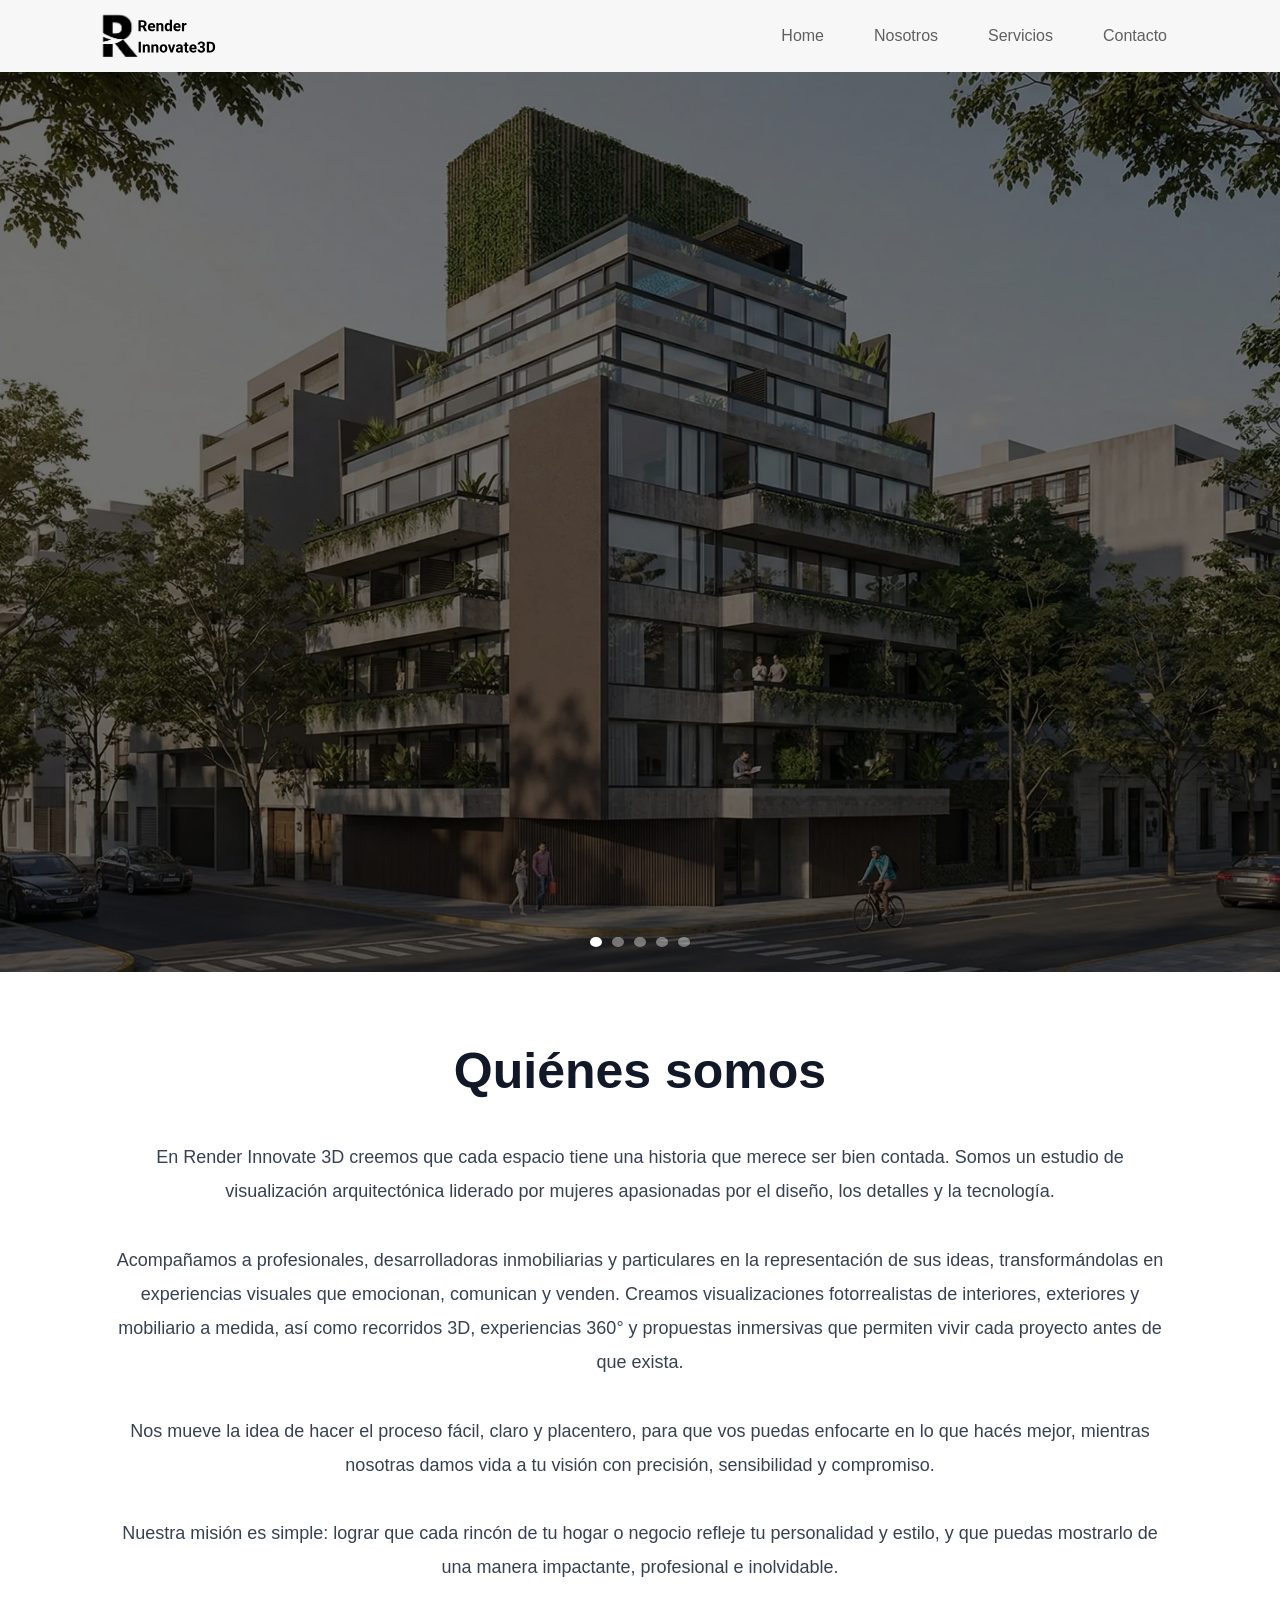
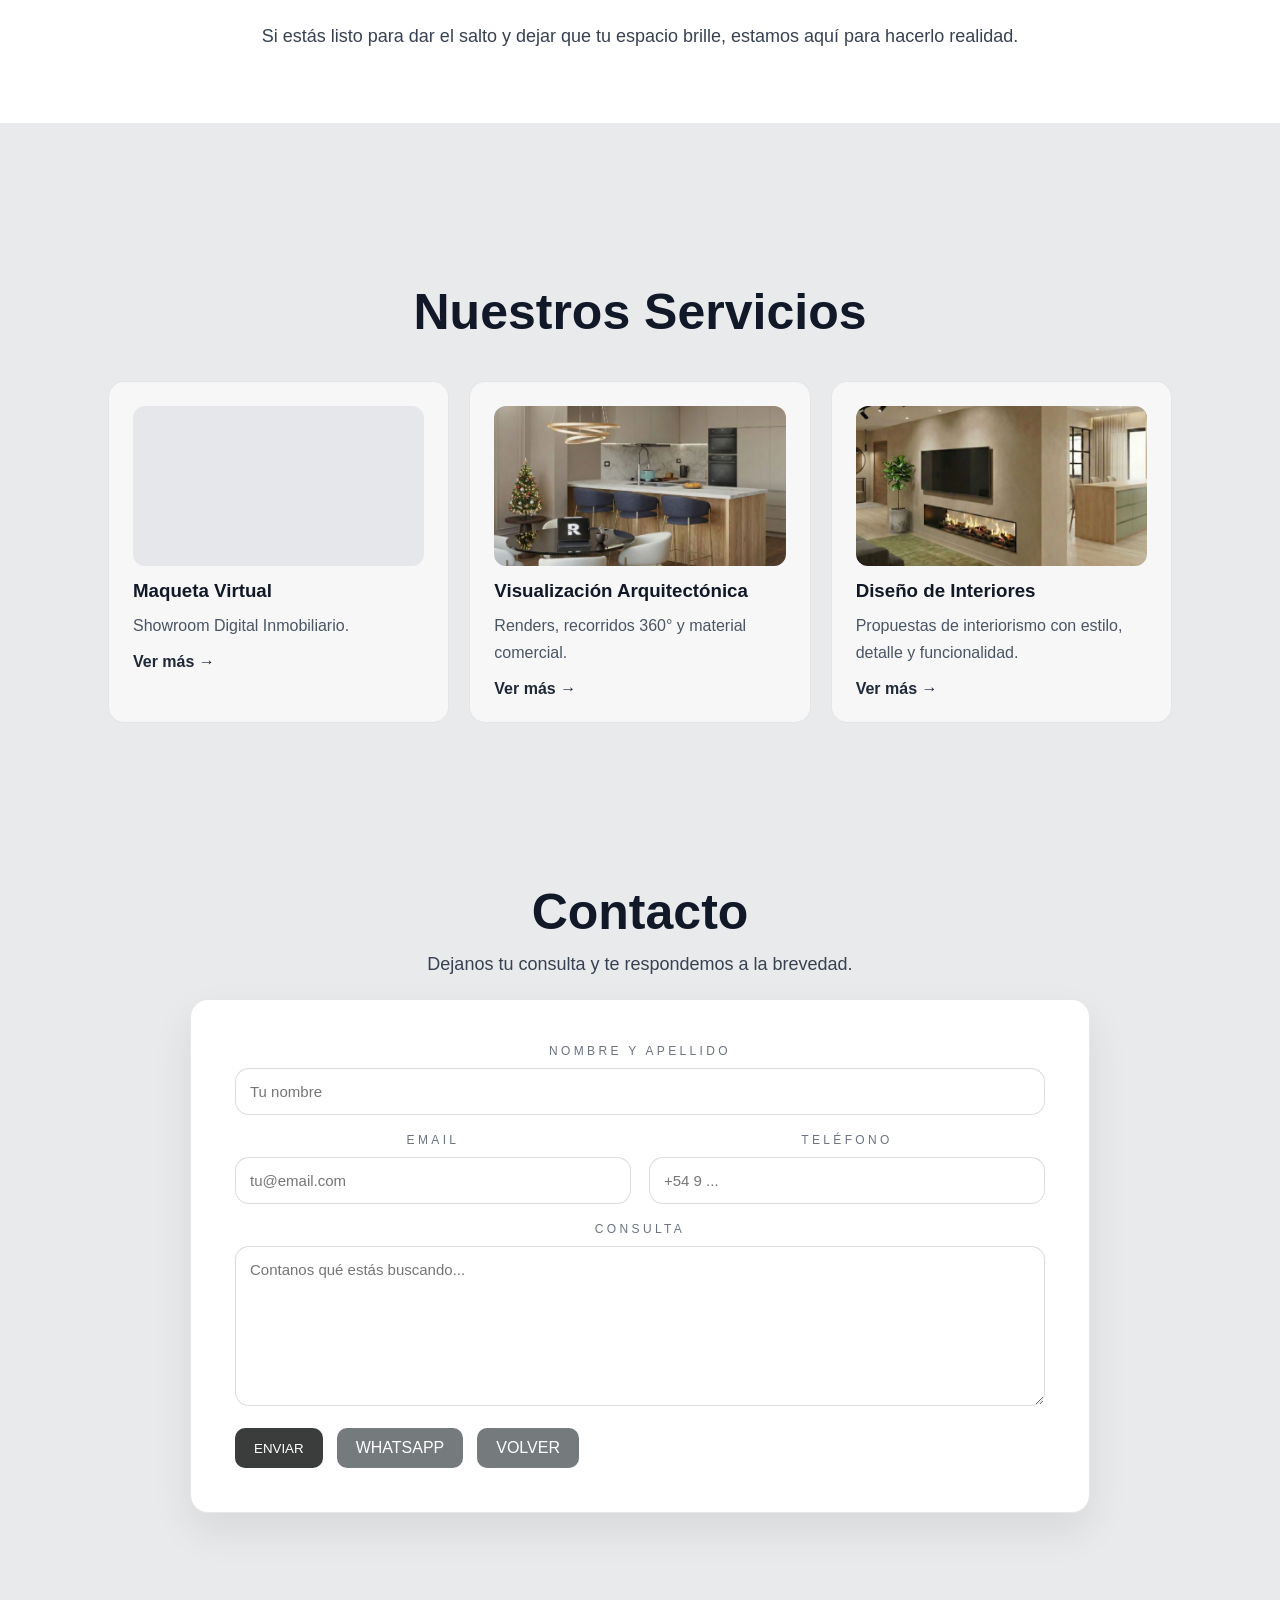
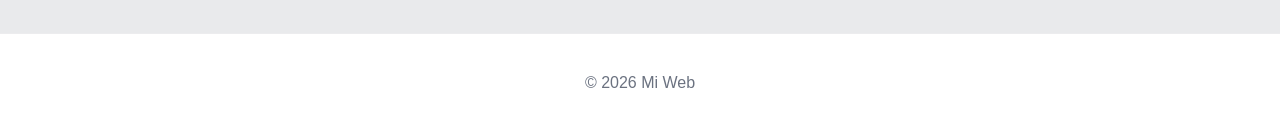
==== index.html @ 6c74ad4e "primer deploy" ====
<!doctype html>
<html lang="es">
<head>
  <meta charset="utf-8" />
  <meta name="viewport" content="width=device-width, initial-scale=1" />
  <title>Mi Web</title>
  <link rel="stylesheet" href="styles.css" />
</head>
<body>

  <!-- HEADER -->
  <header class="header">
    <!-- IMPORTANTE: header__inner NO debe ir con .container si tu CSS usa .header__inner propio -->
    <div class="header__inner">
      <a class="logo" href="#home">
        <img src="assets/img/logo.svg" alt="Mi Logo">
      </a>

      <button class="nav-toggle" id="navToggle" aria-label="Abrir menú">☰</button>

      <nav class="nav" id="nav">
  <a href="#home">Home</a>
  <a href="#nosotros">Nosotros</a>
  <a href="#servicios">Servicios</a>
  <a href="#contacto" class="btn-nav">Contacto</a>
</nav>
  </header>

  <!-- HERO -->
  <section class="hero" id="home">
    <div class="slider" id="slider">

      <div class="slide is-active" style="background-image:url('assets/img/hero1.webp');">
        <div class="overlay"></div>
        <div class="hero-content"></div>
      </div>

      <div class="slide" style="background-image:url('assets/img/hero2.webp');">
        <div class="overlay"></div>
        <div class="hero-content"></div>
      </div>

      <div class="slide" style="background-image:url('assets/img/hero3.webp');">
        <div class="overlay"></div>
        <div class="hero-content"></div>
      </div>

      <div class="slide" style="background-image:url('assets/img/hero4.webp');">
        <div class="overlay"></div>
        <div class="hero-content"></div>
      </div>

      <div class="slide" style="background-image:url('assets/img/hero5.webp');">
        <div class="overlay"></div>
        <div class="hero-content"></div>
      </div>

      <div class="dots" id="dots"></div>
    </div>
  </section>

  <!-- NOSOTROS -->
  <!-- Antes estaba mal: tenía id="servicios". Ahora es id="nosotros" y lo achicamos con clase -->
  <section class="section section-nosotros" id="nosotros">
    <div class="container reveal">
      <h2>Quiénes somos</h2>
      <p>
        En Render Innovate 3D creemos que cada espacio tiene una historia que merece ser bien contada. Somos un estudio de
        visualización arquitectónica liderado por mujeres apasionadas por el diseño, los detalles y la tecnología.
        <br><br>
        Acompañamos a profesionales, desarrolladoras inmobiliarias y particulares en la representación de sus ideas,
        transformándolas en experiencias visuales que emocionan, comunican y venden. Creamos visualizaciones fotorrealistas
        de interiores, exteriores y mobiliario a medida, así como recorridos 3D, experiencias 360° y propuestas inmersivas
        que permiten vivir cada proyecto antes de que exista.
        <br><br>
        Nos mueve la idea de hacer el proceso fácil, claro y placentero, para que vos puedas enfocarte en lo que hacés mejor,
        mientras nosotras damos vida a tu visión con precisión, sensibilidad y compromiso.
        <br><br>
        Nuestra misión es simple: lograr que cada rincón de tu hogar o negocio refleje tu personalidad y estilo, y que puedas
        mostrarlo de una manera impactante, profesional e inolvidable.
        <br><br>
        Si estás listo para dar el salto y dejar que tu espacio brille, estamos aquí para hacerlo realidad.
      </p>
    </div>
  </section>

  <!-- SERVICIOS -->
  <!-- Antes estaba "dark" y repetía id. Ahora es alt + section-servicios y se agranda -->
  <section class="section section-alt section-servicios" id="servicios">
    <div class="container">
      <h2>Nuestros Servicios</h2>

      <div class="cards reveal">
        <!-- 1) MAQUETA VIRTUAL (con video) -->
        <a class="card card-link" href="maqueta-virtual.html">
          <div class="card-media">
            <video class="card-video" autoplay muted loop playsinline>
              <source src="assets/video/maqueta.mp4" type="video/mp4">
              Tu navegador no soporta video.
            </video>
          </div>
          <h3>Maqueta Virtual</h3>
          <p>Showroom Digital Inmobiliario.</p>
          <span class="card-cta">Ver más →</span>
        </a>

        <!-- 2) VISUALIZACIÓN ARQUITECTÓNICA (imagen) -->
        <a class="card card-link" href="visualizacion-arquitectonica.html">
          <div class="card-media">
            <img class="card-img" src="assets/img/render1.webp" alt="Render de visualización arquitectónica">
          </div>
          <h3>Visualización Arquitectónica</h3>
          <p>Renders, recorridos 360° y material comercial.</p>
          <span class="card-cta">Ver más →</span>
        </a>

        <!-- 3) DISEÑO DE INTERIORES (imagen) -->
        <a class="card card-link" href="diseno-interiores.html">
          <div class="card-media">
            <img class="card-img" src="assets/img/interiores1.webp" alt="Diseño de interiores">
          </div>
          <h3>Diseño de Interiores</h3>
          <p>Propuestas de interiorismo con estilo, detalle y funcionalidad.</p>
          <span class="card-cta">Ver más →</span>
        </a>
      </div>
    </div>
  </section>

  <!-- CTA -->
  <section class="section section-alt" id="contacto">
  <div class="container">
    <h2>Contacto</h2>
    <p class="section-subtitle">Dejanos tu consulta y te respondemos a la brevedad.</p>

    <div class="contact-card">
      <form class="contact-form" id="contactForm" action=https://formspree.io/f/mgolgwoe method="POST">
        <!-- IMPORTANTE:
             reemplazá XXXXX por tu ID real de Formspree (te explico abajo)
        -->

        <div class="field">
          <label>NOMBRE Y APELLIDO</label>
          <input type="text" name="nombre" placeholder="Tu nombre" required>
        </div>

        <div class="field-row">
          <div class="field">
            <label>EMAIL</label>
            <input type="email" name="email" placeholder="tu@email.com" required>
          </div>

          <div class="field">
            <label>TELÉFONO</label>
            <input type="tel" name="telefono" placeholder="+54 9 ..." required>
          </div>
        </div>

        <div class="field">
          <label>CONSULTA</label>
          <textarea name="consulta" placeholder="Contanos qué estás buscando..." required></textarea>
        </div>

        <!-- Asunto del mail -->
        <input type="hidden" name="_subject" value="Nueva consulta desde la web - Render Innovate 3D">

        <div class="contact-actions">
          <button type="submit" class="btn primary">ENVIAR</button>

          <a class="btn secondary"
             href="https://wa.me/5493413257303?text=Hola%20Render%20Innovate%203D%2C%20quiero%20hacer%20una%20consulta."
             target="_blank" rel="noopener">
            WHATSAPP
          </a>

          <a class="btn secondary" href="#home">VOLVER</a>
        </div>

        <p class="form-status" id="formStatus" aria-live="polite"></p>
      </form>
    </div>
  </div>
</section>

  <footer class="footer">
    <p>© 2026 Mi Web</p>
  </footer>

  <script src="script.js"></script>
</body>
</html>
---- styles.css ----
/* =========================
   BASE
========================= */
* { box-sizing: border-box; }

html, body { overflow-x: hidden; }

body{
  margin: 0;
  font-family: Arial, sans-serif;
  background: #ffffff;
  color: #1f2937; /* gris oscuro */
}

.container{
  max-width: 1100px;
  margin: 0 auto;
  padding: 0 18px;
}

/* =========================
   HEADER (LIMPIO)
========================= */
.header{
  background: #f7f7f7;
  position: sticky;
  top: 0;
  z-index: 1000;
}

.header__inner{
  max-width: 1700px;
  margin: 0 auto;
  padding: 12px 100px;
  display: flex;
  align-items: center;
  justify-content: space-between;
  min-height: 60px;
}

.logo img{
  height: 48px;   /* ajustá: 40 / 48 / 56 */
  width: auto;
  display: block;
  background: transparent;
}

.nav{
  display: flex;
  gap: 24px;
  align-items: center;
}

.nav a{
  color: #5f5f5f;
  text-decoration: none;
  padding: 8px 12px;
  border-radius: 10px;
  border: 1px solid transparent;
}

.nav a:hover{
  border-color: rgba(105,105,104,.6);
  background: rgba(0,0,0,.04);
}

.btn-nav{
  background: transparent;
  color: #1f2937;
  padding: 8px 14px;
  border-radius: 10px;
  border: 1px solid rgba(31,41,55,.25);
}

.btn-nav:hover{
  border-color: rgba(31,41,55,.55);
  background: rgba(0,0,0,.04);
}

/* Botón hamburguesa (solo móvil) */
.nav-toggle{
  display: none;
  border: 1px solid rgba(31,41,55,.25);
  background: transparent;
  color: #1f2937;
  padding: 6px 10px;
  border-radius: 10px;
  cursor: pointer;
}

/* =========================
   HERO SLIDER
========================= */
.hero{
  position: relative;
  height: 100vh;
  overflow: hidden;
}

.slider{
  position: relative;
  width: 100%;
  height: 100%;
}

.slide{
  position: absolute;
  inset: 0;
  width: 100%;
  height: 100%;
  background-size: cover;
  background-position: center;
  display: flex;
  align-items: center;
  justify-content: center;
  text-align: center;
  opacity: 0;
  transition: opacity .6s ease;
}

.slide.is-active{
  opacity: 1;
  z-index: 1;
}

.overlay{
  position: absolute;
  inset: 0;
  background: rgba(0,0,0,.55);
}

.hero-content{
  position: relative;
  z-index: 2;
  max-width: 900px;
  padding: 0 20px;
  color: #ffffff;
}

.hero h1{
  font-size: 48px;
  margin: 0 0 15px;
}

.hero p{
  font-size: 18px;
  margin: 0 0 20px;
}

/* Botón general */
.btn{
  display: inline-block;
  padding: 10px 18px;
  background: #ffffff;
  color: #111827;
  text-decoration: none;
  border-radius: 10px;
  border: 1px solid rgba(17,24,39,.25);
}

.btn:hover{
  border-color: rgba(17,24,39,.55);
  box-shadow: 0 0 0 3px rgba(17,24,39,.08);
}

/* Flechas */
.arrow{
  position: absolute;
  top: 50%;
  transform: translateY(-50%);
  width: 45px;
  height: 45px;
  border-radius: 50%;
  border: none;
  background: rgba(0,0,0,.4);
  color: white;
  font-size: 26px;
  cursor: pointer;
  z-index: 3;
}

.arrow-left{ left: 25px; }
.arrow-right{ right: 25px; }

.arrow:hover{ background: rgba(0,0,0,.7); }

/* Dots */
.dots{
  position: absolute;
  bottom: 25px;
  left: 0;
  right: 0;
  display: flex;
  justify-content: center;
  gap: 10px;
  z-index: 3;
}

.dot{
  width: 10px;
  height: 10px;
  border-radius: 50%;
  border: none;
  background: rgba(255,255,255,.4);
  cursor: pointer;
}

.dot.active{ background: #ffffff; }

/* =========================
   SECTIONS (AIRE + TIPOGRAFÍA)
========================= */
.section{
  padding: 100px 0;
  text-align: center;
}

.section h2{
  font-size: 50px;
  font-weight: 600;
  margin: 0 0 40px;
  color: #111827;
}

.section p{
  font-size: 18px;
  line-height: 1.9;
  max-width: 1100px;
  margin: 0 auto;
  color: #374151;
}

/* =========================
   CARDS (SERVICIOS)
========================= */
.cards{
  display: flex;
  gap: 20px;
  margin-top: 40px;
}

.card{
  background: #f7f7f7;
  padding: 24px;
  border-radius: 14px;
  flex: 1;
  text-align: left;
  border: 1px solid rgba(17,24,39,.08);
}

.card h3{
  margin: 0 0 10px;
  color: #111827;
}

.card p{
  margin: 0;
  color: #4b5563;
  line-height: 1.7;
  font-size: 16px;
}

/* =========================
   CTA
========================= */
.cta{
  background: #f7f7f7;
  padding: 90px 0;
  text-align: center;
}

.cta h2{
  margin: 0 0 16px;
}

.cta form{
  margin-top: 18px;
}

.cta input{
  padding: 12px 12px;
  margin: 10px;
  border-radius: 10px;
  border: 1px solid rgba(17,24,39,.18);
  min-width: 240px;
}

/* =========================
   FOOTER
========================= */
.footer{
  text-align: center;
  padding: 24px;
  background: #ffffff;
  border-top: 1px solid rgba(17,24,39,.08);
  color: #6b7280;
}

/* =========================
   RESPONSIVE
========================= */
/* Cards clickeables + media */
.card-link{
  text-decoration: none;
  color: inherit;
  cursor: pointer;
  border: 1px solid rgba(17,24,39,.08);
  border-radius: 16px;
  overflow: hidden;
  transition: 
    transform .35s cubic-bezier(.22,.61,.36,1),
    box-shadow .35s ease,
    border-color .35s ease;
}
.card-link:hover{
  transform: translateY(-8px);
  box-shadow: 0 20px 40px rgba(0,0,0,.12);
  border-color: rgba(17,24,39,.18);
}

.card-link:hover{
  transform: translateY(-4px);
  box-shadow: 0 10px 30px rgba(0,0,0,.08);
  border-color: rgba(17,24,39,.18);
}

.card-media{
  width: 100%;
  height: 160px;
  border-radius: 12px;
  overflow: hidden;
  margin-bottom: 14px;
  background: #e5e7eb;
}

.card-img,
.card-video{
  width: 100%;
  height: 100%;
  object-fit: cover;
  display: block;
}
.card-img,
.card-video{
  transition: transform .6s ease;
}

.card-link:hover .card-img,
.card-link:hover .card-video{
  transform: scale(1.06);
}

.card-media{
  position: relative;
}

.card-media::after{
  content: "";
  position: absolute;
  inset: 0;
  background: rgba(0,0,0,0);
  transition: background .4s ease;
}

.card-link:hover .card-media::after{
  background: rgba(0,0,0,.15);
}

.card-cta{
  display: inline-block;
  margin-top: 14px;
  font-weight: 600;
  transition: transform .3s ease;
}

.card-link:hover .card-cta{
  transform: translateX(6px);
}
/* Animaciones al hacer scroll */
.reveal{
  opacity: 0;
  transform: translateY(18px);
  transition: opacity .7s ease, transform .7s ease;
  will-change: opacity, transform;
}

.reveal.is-visible{
  opacity: 1;
  transform: translateY(0);
}
@media (max-width: 860px){
  .nav-toggle{ display: inline-block; }
  .nav{ display: none; }
  .nav.active{
    display: flex;
    flex-direction: column;
    gap: 10px;
    position: absolute;
    right: 18px;
    top: 72px;
    background: #ffffff;
    border: 1px solid rgba(17,24,39,.12);
    padding: 12px;
    border-radius: 14px;
  }

  .cards{ flex-direction: column; }

  .hero h1{ font-size: 34px; }
}
.section-alt{
  background: #e9eaec;  /* gris muy suave */
}
/* Ajustes específicos de secciones */
.section-nosotros{
  padding: 70px 0;
}

.section-servicios{
  padding: 160px 0;
}
/* ===== CONTACTO (estilo tarjeta) ===== */
.section-subtitle{
  margin: 8px auto 24px;
  max-width: 800px;
  color: #6b7280;
  text-align: center;
  font-size: 16px;
}

.contact-card{
  background: #ffffff;
  border: 1px solid rgba(17,24,39,.10);
  border-radius: 18px;
  padding: 22px;
  max-width: 900px;
  margin: 0 auto;
  box-shadow: 0 18px 40px rgba(0,0,0,.08);
}

.contact-form{
  background: #ffffff;
  border-radius: 14px;
  padding: 22px;
}

.field{
  margin-bottom: 18px;
}

.field label{
  display: block;
  font-size: 12px;
  letter-spacing: .28em;
  color: #6b7280;
  margin-bottom: 10px;
  text-transform: uppercase;
}

.field input,
.field textarea{
  width: 100%;
  padding: 14px 14px;
  border-radius: 14px;
  border: 1px solid rgba(17,24,39,.15);
  outline: none;
  font-size: 15px;
  color: #111827;
  background: #ffffff;
}

.field textarea{
  min-height: 160px;
  resize: vertical;
}

.field input:focus,
.field textarea:focus{
  border-color: rgba(17,24,39,.35);
  box-shadow: 0 0 0 3px rgba(17,24,39,.08);
}

.field-row{
  display: grid;
  grid-template-columns: 1fr 1fr;
  gap: 18px;
}

/* Botones en fila */
.contact-actions{
  display: flex;
  gap: 14px;
  margin-top: 8px;
  flex-wrap: wrap;
}

.btn.primary{
  background: #3b3d3d;
  color: #ffffff;
  border: 1px solid transparent;
}

.btn.primary:hover{
  box-shadow: 0 0 0 3px rgba(15,47,58,.16);
}

.btn.secondary{
  background: #757a7c;
  color: #ffffff;
  border: 1px solid transparent;
}

.btn.secondary:hover{
  box-shadow: 0 0 0 3px rgba(154,166,172,.22);
}

.tip{
  margin-top: 18px;
  font-size: 12px;
  color: #6b7280;
}

/* mensaje estado */
.form-status{
  margin-top: 28px;
  font-size: 14px;
  color: #0f2f3a;
}

/* Responsive */
@media (max-width: 860px){
  .field-row{ grid-template-columns: 1fr; }
  .contact-card{ padding: 16px; }
  .contact-form{ padding: 16px; }
}
#contacto{
  padding-top: 0px;   /* antes heredaba mucho más */
  padding-bottom: 120px;
}
.contact-form,
.contact-form input,
.contact-form textarea,
.contact-form button{
  font-family: inherit;
}
/* Ajuste fino título Contacto */
#contacto h2{
  margin-bottom: 6px;   /* antes era mucho mayor */
}

/* Ajuste subtítulo */
#contacto .section-subtitle{
  margin-top: 0;
  margin-bottom: 18px;
}
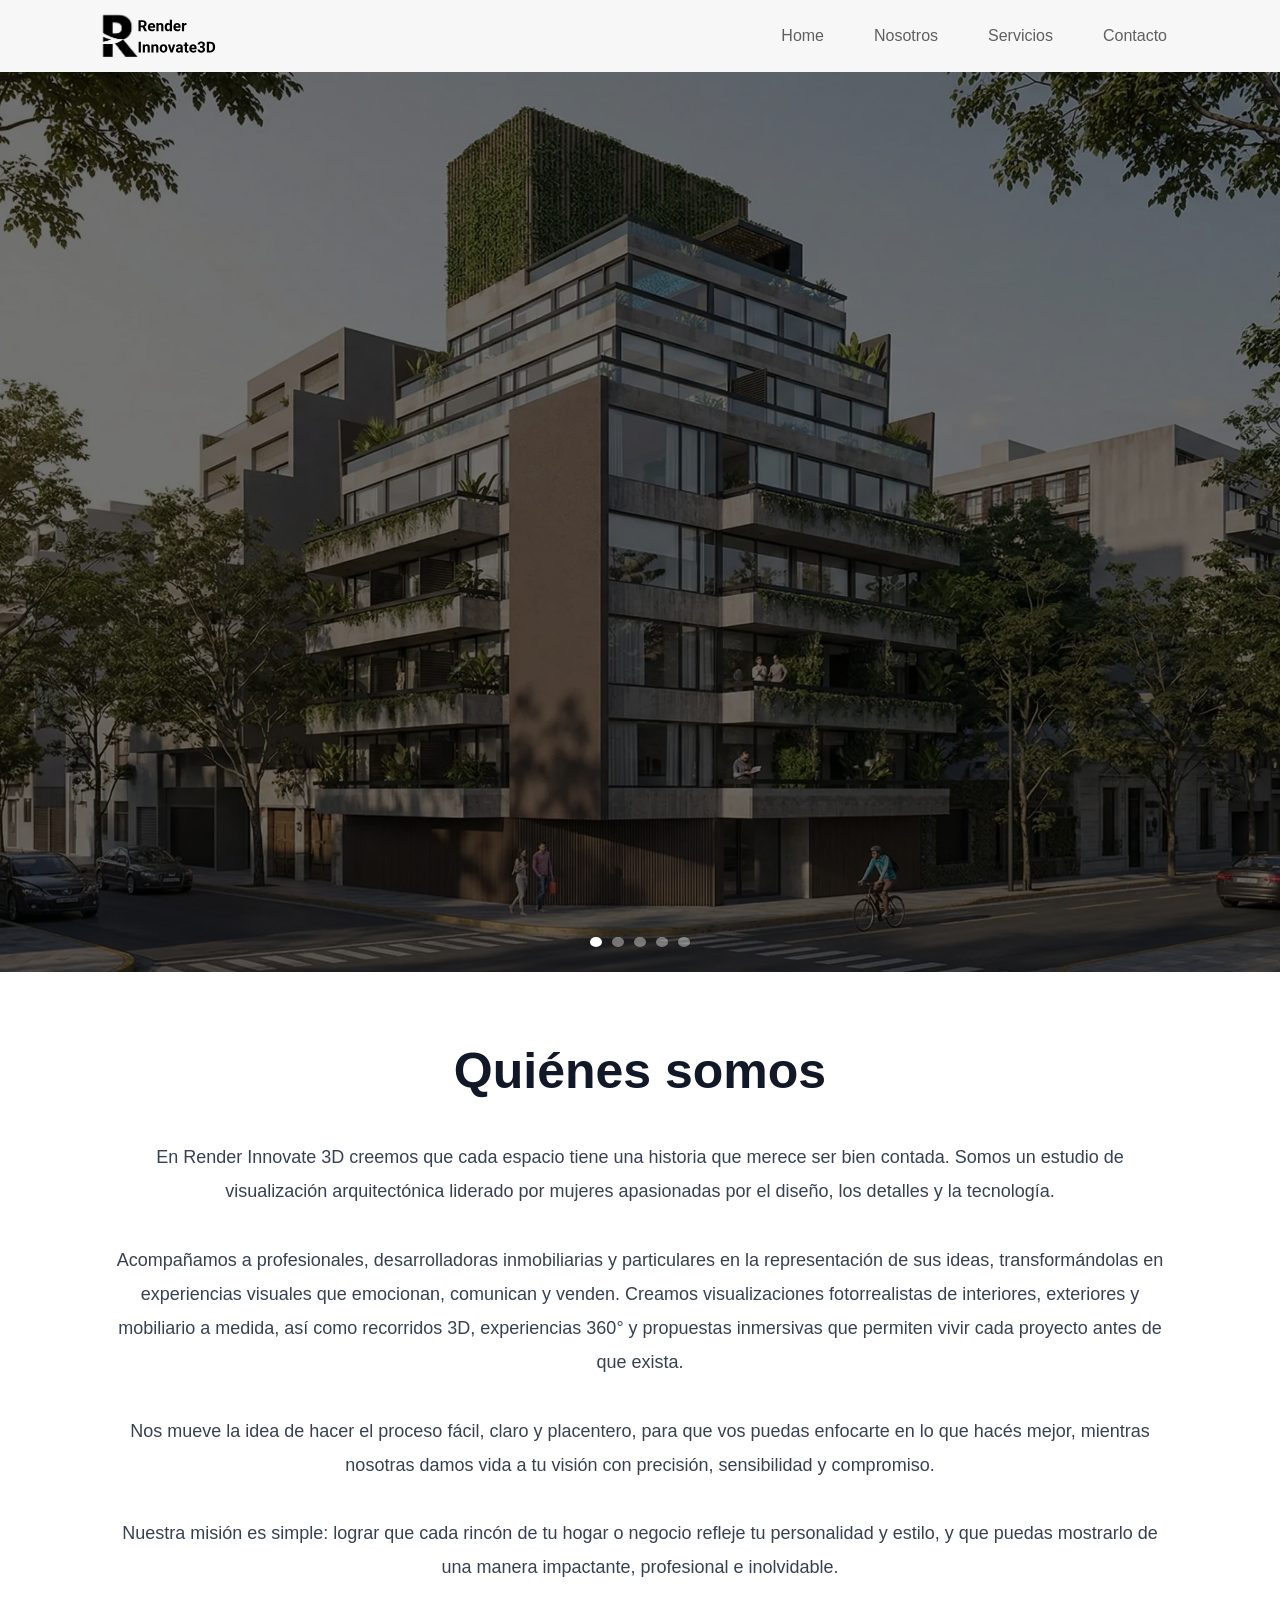
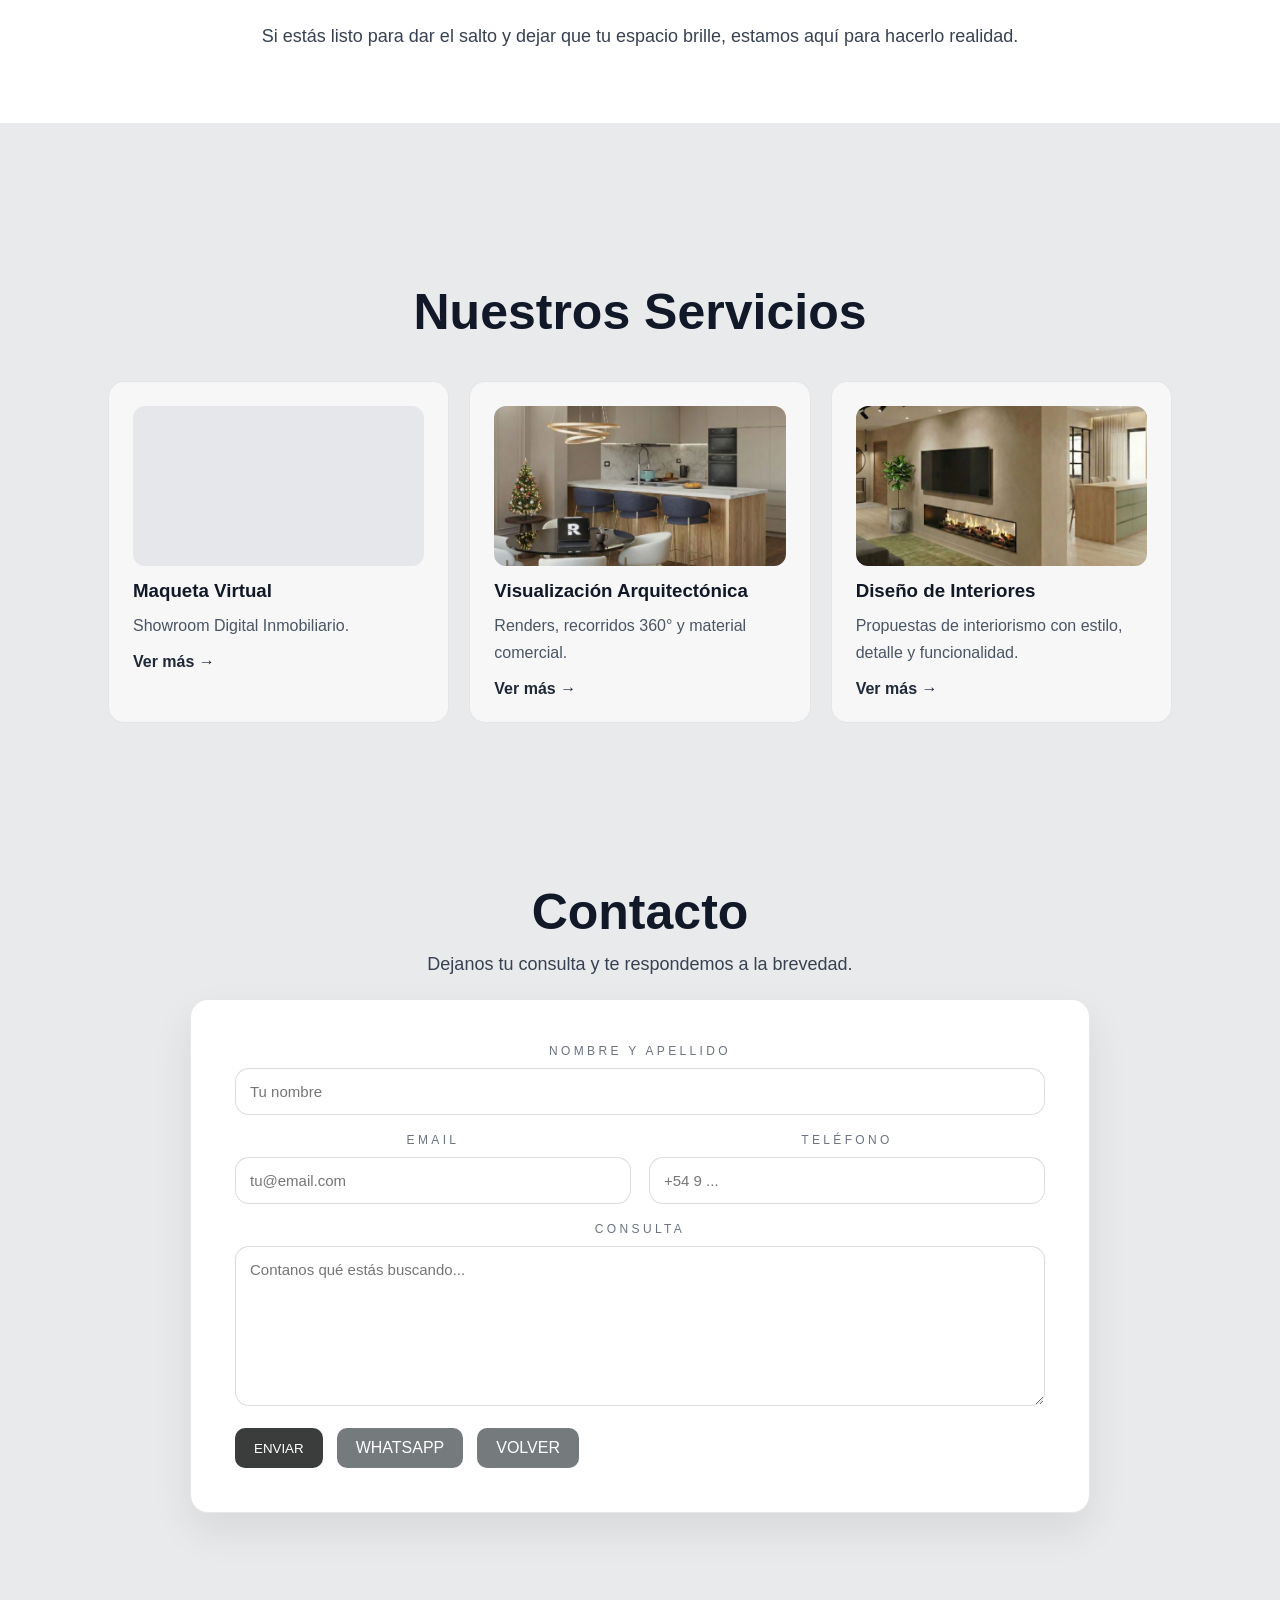
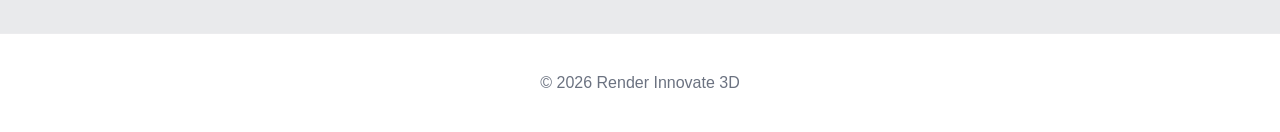
==== commit 89f8d598: "SEO + fixes header + form action" ====
--- a/index.html
+++ b/index.html
@@ -3,27 +3,41 @@
 <head>
   <meta charset="utf-8" />
   <meta name="viewport" content="width=device-width, initial-scale=1" />
-  <title>Mi Web</title>
+
+  <title>Render Innovate 3D | Visualización Arquitectónica</title>
+  <meta name="description" content="Render Innovate 3D: visualización arquitectónica, recorridos 360°, maquetas virtuales y diseño de interiores para proyectos inmobiliarios." />
+
+  <!-- Favicon (opcional): poné un archivo en assets/img/favicon.png -->
+  <link rel="icon" href="assets/img/favicon.png" type="image/png" />
+
+  <!-- Open Graph (para WhatsApp/Redes) - opcional pero recomendado -->
+  <meta property="og:title" content="Render Innovate 3D | Visualización Arquitectónica" />
+  <meta property="og:description" content="Visualización arquitectónica, recorridos 360°, maquetas virtuales y diseño de interiores para vender proyectos." />
+  <!-- Poné una imagen para compartir en: assets/img/og-image.jpg (ideal 1200x630) -->
+  <meta property="og:image" content="assets/img/og-image.jpg" />
+  <meta property="og:type" content="website" />
+
   <link rel="stylesheet" href="styles.css" />
 </head>
+
 <body>
 
   <!-- HEADER -->
   <header class="header">
-    <!-- IMPORTANTE: header__inner NO debe ir con .container si tu CSS usa .header__inner propio -->
     <div class="header__inner">
       <a class="logo" href="#home">
-        <img src="assets/img/logo.svg" alt="Mi Logo">
+        <img src="assets/img/logo.svg" alt="Render Innovate 3D">
       </a>
 
       <button class="nav-toggle" id="navToggle" aria-label="Abrir menú">☰</button>
 
       <nav class="nav" id="nav">
-  <a href="#home">Home</a>
-  <a href="#nosotros">Nosotros</a>
-  <a href="#servicios">Servicios</a>
-  <a href="#contacto" class="btn-nav">Contacto</a>
-</nav>
+        <a href="#home">Home</a>
+        <a href="#nosotros">Nosotros</a>
+        <a href="#servicios">Servicios</a>
+        <a href="#contacto" class="btn-nav">Contacto</a>
+      </nav>
+    </div>
   </header>
 
   <!-- HERO -->
@@ -60,7 +74,6 @@
   </section>
 
   <!-- NOSOTROS -->
-  <!-- Antes estaba mal: tenía id="servicios". Ahora es id="nosotros" y lo achicamos con clase -->
   <section class="section section-nosotros" id="nosotros">
     <div class="container reveal">
       <h2>Quiénes somos</h2>
@@ -85,18 +98,17 @@
   </section>
 
   <!-- SERVICIOS -->
-  <!-- Antes estaba "dark" y repetía id. Ahora es alt + section-servicios y se agranda -->
   <section class="section section-alt section-servicios" id="servicios">
     <div class="container">
-      <h2>Nuestros Servicios</h2>
+      <h2 class="reveal">Nuestros Servicios</h2>
 
       <div class="cards reveal">
         <!-- 1) MAQUETA VIRTUAL (con video) -->
         <a class="card card-link" href="maqueta-virtual.html">
           <div class="card-media">
+            <!-- Tip: si querés, agregá poster="assets/img/maqueta-poster.webp" -->
             <video class="card-video" autoplay muted loop playsinline>
               <source src="assets/video/maqueta.mp4" type="video/mp4">
-              Tu navegador no soporta video.
             </video>
           </div>
           <h3>Maqueta Virtual</h3>
@@ -127,63 +139,59 @@
     </div>
   </section>
 
-  <!-- CTA -->
+  <!-- CONTACTO -->
   <section class="section section-alt" id="contacto">
-  <div class="container">
-    <h2>Contacto</h2>
-    <p class="section-subtitle">Dejanos tu consulta y te respondemos a la brevedad.</p>
+    <div class="container">
+      <h2>Contacto</h2>
+      <p class="section-subtitle">Dejanos tu consulta y te respondemos a la brevedad.</p>
 
-    <div class="contact-card">
-      <form class="contact-form" id="contactForm" action=https://formspree.io/f/mgolgwoe method="POST">
-        <!-- IMPORTANTE:
-             reemplazá XXXXX por tu ID real de Formspree (te explico abajo)
-        -->
+      <div class="contact-card">
+        <form class="contact-form" id="contactForm" action="https://formspree.io/f/mgolgwoe" method="POST">
 
-        <div class="field">
-          <label>NOMBRE Y APELLIDO</label>
-          <input type="text" name="nombre" placeholder="Tu nombre" required>
-        </div>
+          <div class="field">
+            <label>NOMBRE Y APELLIDO</label>
+            <input type="text" name="nombre" placeholder="Tu nombre" required>
+          </div>
 
-        <div class="field-row">
-          <div class="field">
-            <label>EMAIL</label>
-            <input type="email" name="email" placeholder="tu@email.com" required>
+          <div class="field-row">
+            <div class="field">
+              <label>EMAIL</label>
+              <input type="email" name="email" placeholder="tu@email.com" required>
+            </div>
+
+            <div class="field">
+              <label>TELÉFONO</label>
+              <input type="tel" name="telefono" placeholder="+54 9 ..." required>
+            </div>
           </div>
 
           <div class="field">
-            <label>TELÉFONO</label>
-            <input type="tel" name="telefono" placeholder="+54 9 ..." required>
+            <label>CONSULTA</label>
+            <textarea name="consulta" placeholder="Contanos qué estás buscando..." required></textarea>
           </div>
-        </div>
 
-        <div class="field">
-          <label>CONSULTA</label>
-          <textarea name="consulta" placeholder="Contanos qué estás buscando..." required></textarea>
-        </div>
+          <input type="hidden" name="_subject" value="Nueva consulta desde la web - Render Innovate 3D">
 
-        <!-- Asunto del mail -->
-        <input type="hidden" name="_subject" value="Nueva consulta desde la web - Render Innovate 3D">
+          <div class="contact-actions">
+            <button type="submit" class="btn primary">ENVIAR</button>
 
-        <div class="contact-actions">
-          <button type="submit" class="btn primary">ENVIAR</button>
+            <a class="btn secondary"
+               href="https://wa.me/5493413257303?text=Hola%20Render%20Innovate%203D%2C%20quiero%20hacer%20una%20consulta."
+               target="_blank" rel="noopener">
+              WHATSAPP
+            </a>
 
-          <a class="btn secondary"
-             href="https://wa.me/5493413257303?text=Hola%20Render%20Innovate%203D%2C%20quiero%20hacer%20una%20consulta."
-             target="_blank" rel="noopener">
-            WHATSAPP
-          </a>
+            <a class="btn secondary" href="#home">VOLVER</a>
+          </div>
 
-          <a class="btn secondary" href="#home">VOLVER</a>
-        </div>
-
-        <p class="form-status" id="formStatus" aria-live="polite"></p>
-      </form>
+          <p class="form-status" id="formStatus" aria-live="polite"></p>
+        </form>
+      </div>
     </div>
-  </div>
-</section>
+  </section>
 
   <footer class="footer">
-    <p>© 2026 Mi Web</p>
+    <p>© 2026 Render Innovate 3D</p>
   </footer>
 
   <script src="script.js"></script>
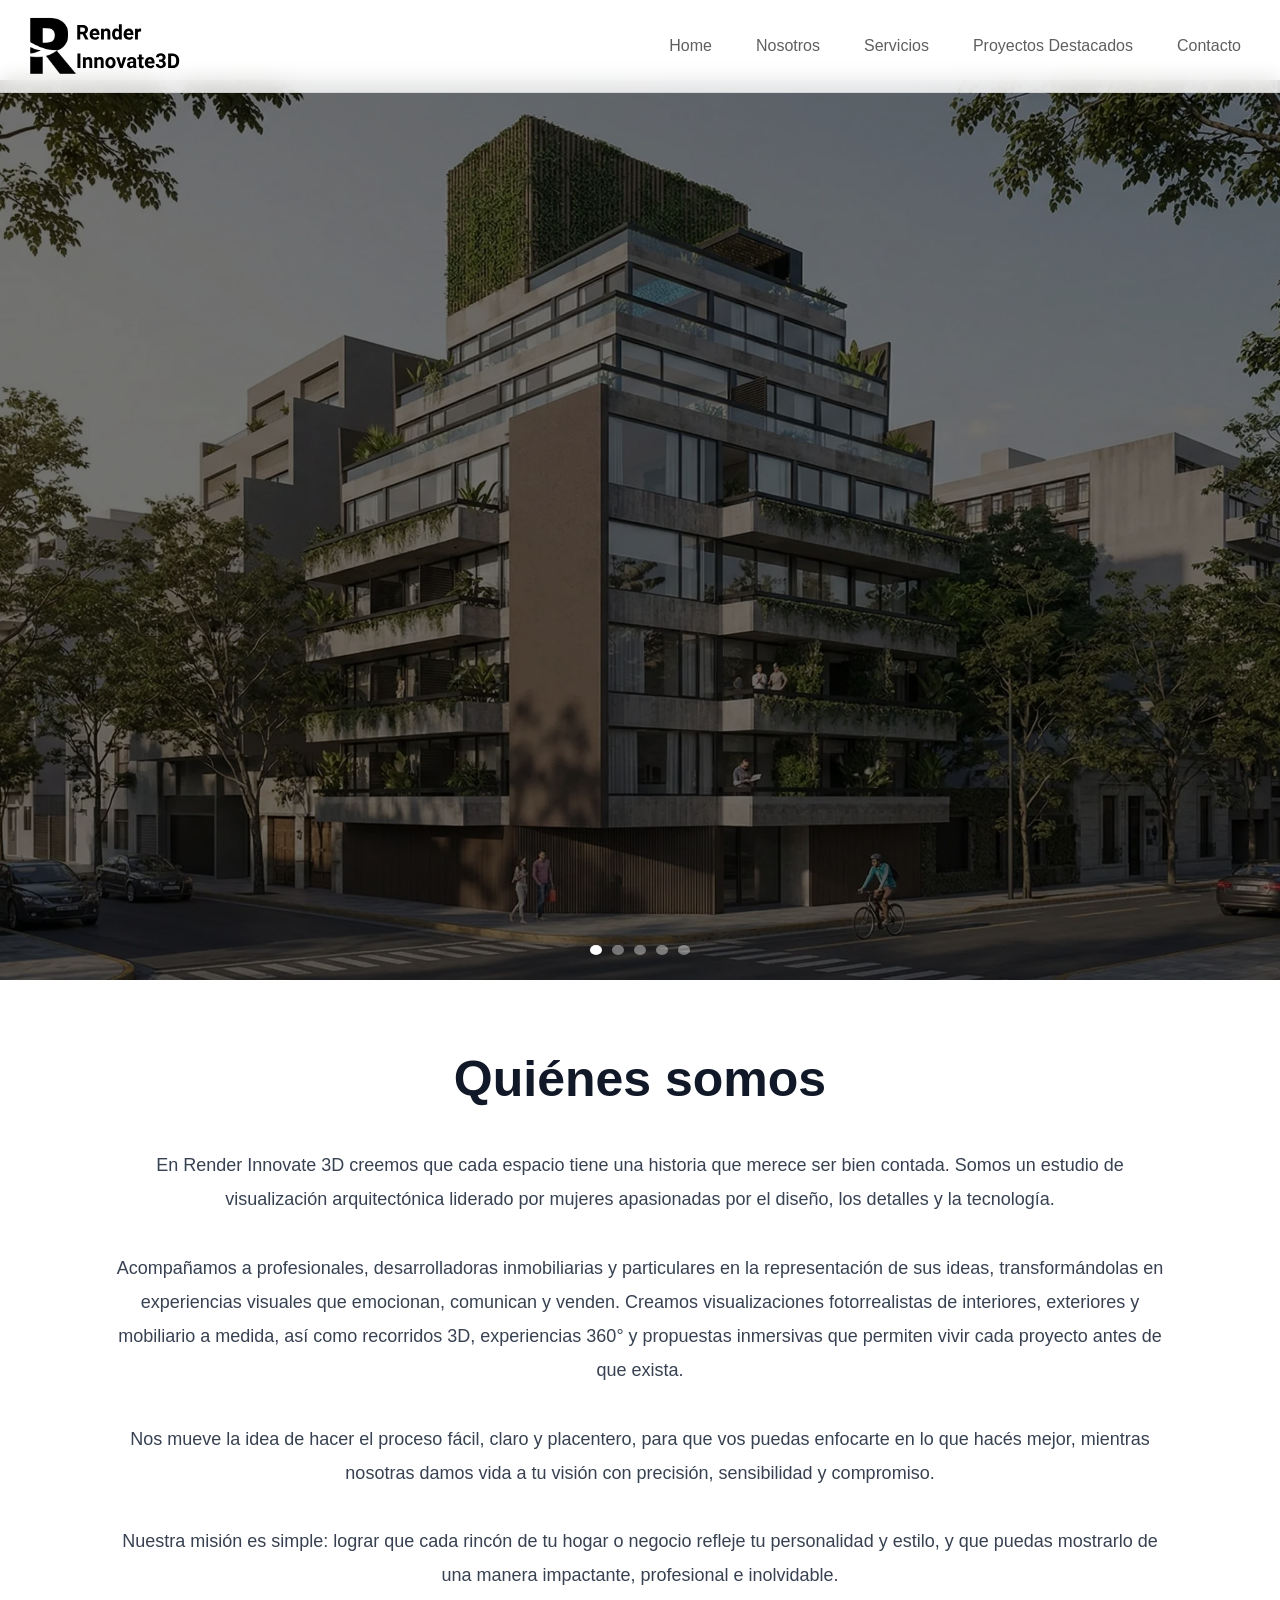
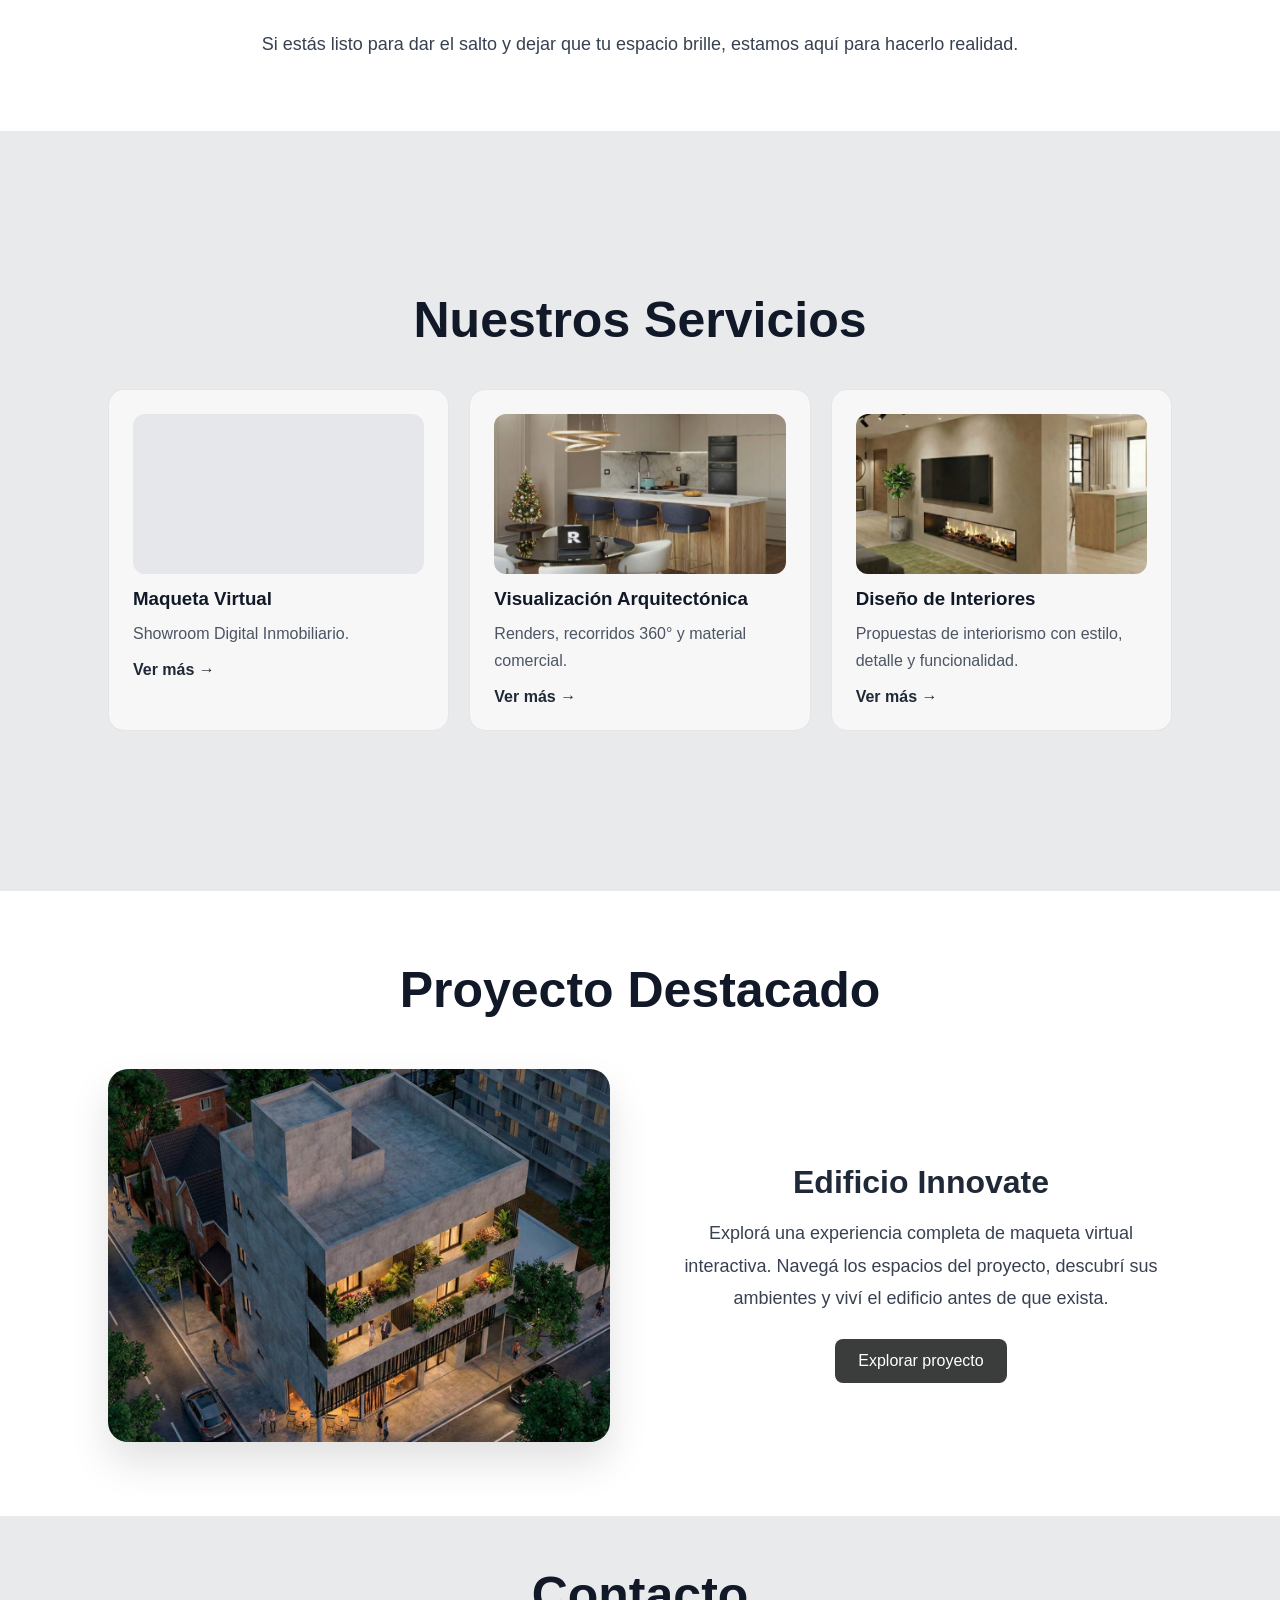
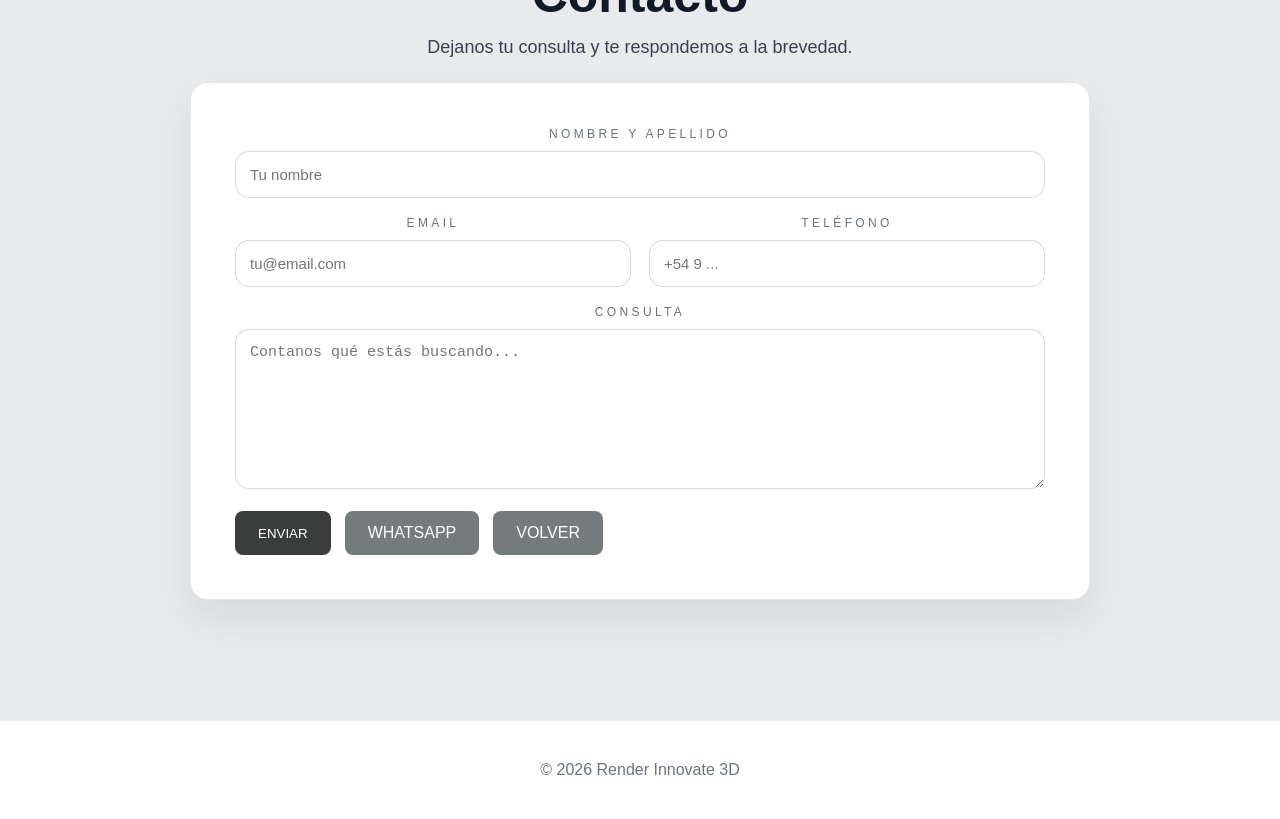
==== commit d3e7e169: "update" ====
--- a/index.html
+++ b/index.html
@@ -22,23 +22,22 @@
 
 <body>
 
-  <!-- HEADER -->
-  <header class="header">
-    <div class="header__inner">
-      <a class="logo" href="#home">
-        <img src="assets/img/logo.svg" alt="Render Innovate 3D">
-      </a>
-
-      <button class="nav-toggle" id="navToggle" aria-label="Abrir menú">☰</button>
-
-      <nav class="nav" id="nav">
-        <a href="#home">Home</a>
-        <a href="#nosotros">Nosotros</a>
-        <a href="#servicios">Servicios</a>
-        <a href="#contacto" class="btn-nav">Contacto</a>
-      </nav>
-    </div>
-  </header>
+  <!-- HEADER (igual al de páginas internas) -->
+<header class="header-min header-min--home">
+  <a class="header-min__logo" href="#home">
+    <img src="assets/img/logo.svg" alt="Render Innovate 3D">
+  </a>
+
+  <button class="nav-toggle" id="navToggle" aria-label="Abrir menú">☰</button>
+
+  <nav class="nav" id="nav">
+    <a href="#home">Home</a>
+    <a href="#nosotros">Nosotros</a>
+    <a href="#servicios">Servicios</a>
+    <a href="#proyecto-destacado">Proyectos Destacados</a>
+    <a href="#contacto">Contacto</a>
+  </nav>
+</header>
 
   <!-- HERO -->
   <section class="hero" id="home">
@@ -115,6 +114,7 @@
           <p>Showroom Digital Inmobiliario.</p>
           <span class="card-cta">Ver más →</span>
         </a>
+        
 
         <!-- 2) VISUALIZACIÓN ARQUITECTÓNICA (imagen) -->
         <a class="card card-link" href="visualizacion-arquitectonica.html">
@@ -138,6 +138,41 @@
       </div>
     </div>
   </section>
+  <!-- PROYECTO DESTACADO -->
+<section class="section" id="proyecto-destacado">
+  <div class="container">
+
+    <h2 class="reveal">Proyecto Destacado</h2>
+
+    <div class="featured-project reveal">
+
+      <div class="featured-project__media">
+        <img src="assets/img/proyecto-edificio.webp" alt="Edificio Innovate">
+      </div>
+
+      <div class="featured-project__content">
+
+        <h3>Edificio Innovate</h3>
+
+        <p>
+          Explorá una experiencia completa de maqueta virtual interactiva.
+          Navegá los espacios del proyecto, descubrí sus ambientes y viví el
+          edificio antes de que exista.
+        </p>
+
+        <a 
+          href="https://edificioinnovate.vercel.app/" 
+          class="btn primary"
+          target="_blank">
+          Explorar proyecto
+        </a>
+
+      </div>
+
+    </div>
+
+  </div>
+</section>
 
   <!-- CONTACTO -->
   <section class="section section-alt" id="contacto">
--- a/styles.css
+++ b/styles.css
@@ -9,7 +9,7 @@
   margin: 0;
   font-family: Arial, sans-serif;
   background: #ffffff;
-  color: #1f2937; /* gris oscuro */
+  color: #1f2937;
 }
 
 .container{
@@ -39,7 +39,7 @@
 }
 
 .logo img{
-  height: 48px;   /* ajustá: 40 / 48 / 56 */
+  height: 48px;
   width: auto;
   display: block;
   background: transparent;
@@ -89,7 +89,7 @@
 }
 
 /* =========================
-   HERO SLIDER
+   HERO SLIDER (HOME)
 ========================= */
 .hero{
   position: relative;
@@ -211,7 +211,7 @@
    SECTIONS (AIRE + TIPOGRAFÍA)
 ========================= */
 .section{
-  padding: 100px 0;
+  padding: 70px 0;
   text-align: center;
 }
 
@@ -269,13 +269,9 @@
   text-align: center;
 }
 
-.cta h2{
-  margin: 0 0 16px;
-}
-
-.cta form{
-  margin-top: 18px;
-}
+.cta h2{ margin: 0 0 16px; }
+
+.cta form{ margin-top: 18px; }
 
 .cta input{
   padding: 12px 12px;
@@ -297,9 +293,8 @@
 }
 
 /* =========================
-   RESPONSIVE
+   CARDS CLICKEABLES + MEDIA
 ========================= */
-/* Cards clickeables + media */
 .card-link{
   text-decoration: none;
   color: inherit;
@@ -307,17 +302,11 @@
   border: 1px solid rgba(17,24,39,.08);
   border-radius: 16px;
   overflow: hidden;
-  transition: 
+  transition:
     transform .35s cubic-bezier(.22,.61,.36,1),
     box-shadow .35s ease,
     border-color .35s ease;
 }
-.card-link:hover{
-  transform: translateY(-8px);
-  box-shadow: 0 20px 40px rgba(0,0,0,.12);
-  border-color: rgba(17,24,39,.18);
-}
-
 .card-link:hover{
   transform: translateY(-4px);
   box-shadow: 0 10px 30px rgba(0,0,0,.08);
@@ -331,6 +320,7 @@
   overflow: hidden;
   margin-bottom: 14px;
   background: #e5e7eb;
+  position: relative;
 }
 
 .card-img,
@@ -339,19 +329,12 @@
   height: 100%;
   object-fit: cover;
   display: block;
-}
-.card-img,
-.card-video{
   transition: transform .6s ease;
 }
 
 .card-link:hover .card-img,
 .card-link:hover .card-video{
   transform: scale(1.06);
-}
-
-.card-media{
-  position: relative;
 }
 
 .card-media::after{
@@ -376,7 +359,10 @@
 .card-link:hover .card-cta{
   transform: translateX(6px);
 }
-/* Animaciones al hacer scroll */
+
+/* =========================
+   Animaciones al hacer scroll
+========================= */
 .reveal{
   opacity: 0;
   transform: translateY(18px);
@@ -388,6 +374,10 @@
   opacity: 1;
   transform: translateY(0);
 }
+
+/* =========================
+   RESPONSIVE GENERAL
+========================= */
 @media (max-width: 860px){
   .nav-toggle{ display: inline-block; }
   .nav{ display: none; }
@@ -405,21 +395,16 @@
   }
 
   .cards{ flex-direction: column; }
-
   .hero h1{ font-size: 34px; }
 }
-.section-alt{
-  background: #e9eaec;  /* gris muy suave */
-}
-/* Ajustes específicos de secciones */
-.section-nosotros{
-  padding: 70px 0;
-}
-
-.section-servicios{
-  padding: 160px 0;
-}
-/* ===== CONTACTO (estilo tarjeta) ===== */
+
+.section-alt{ background: #e9eaec; }
+.section-nosotros{ padding: 70px 0; }
+.section-servicios{ padding: 160px 0; }
+
+/* =========================
+   CONTACTO (estilo tarjeta)
+========================= */
 .section-subtitle{
   margin: 8px auto 24px;
   max-width: 800px;
@@ -444,9 +429,7 @@
   padding: 22px;
 }
 
-.field{
-  margin-bottom: 18px;
-}
+.field{ margin-bottom: 18px; }
 
 .field label{
   display: block;
@@ -486,7 +469,6 @@
   gap: 18px;
 }
 
-/* Botones en fila */
 .contact-actions{
   display: flex;
   gap: 14px;
@@ -499,7 +481,6 @@
   color: #ffffff;
   border: 1px solid transparent;
 }
-
 .btn.primary:hover{
   box-shadow: 0 0 0 3px rgba(15,47,58,.16);
 }
@@ -509,7 +490,6 @@
   color: #ffffff;
   border: 1px solid transparent;
 }
-
 .btn.secondary:hover{
   box-shadow: 0 0 0 3px rgba(154,166,172,.22);
 }
@@ -520,36 +500,756 @@
   color: #6b7280;
 }
 
-/* mensaje estado */
 .form-status{
   margin-top: 28px;
   font-size: 14px;
   color: #0f2f3a;
 }
 
-/* Responsive */
 @media (max-width: 860px){
   .field-row{ grid-template-columns: 1fr; }
   .contact-card{ padding: 16px; }
   .contact-form{ padding: 16px; }
 }
+
 #contacto{
-  padding-top: 0px;   /* antes heredaba mucho más */
+  padding-top: 50px;
   padding-bottom: 120px;
 }
-.contact-form,
-.contact-form input,
-.contact-form textarea,
-.contact-form button{
-  font-family: inherit;
-}
-/* Ajuste fino título Contacto */
-#contacto h2{
-  margin-bottom: 6px;   /* antes era mucho mayor */
-}
-
-/* Ajuste subtítulo */
+#contacto h2{ margin-bottom: 6px; }
 #contacto .section-subtitle{
   margin-top: 0;
   margin-bottom: 18px;
+}
+
+/* ===============================
+   PÁGINAS INTERNAS (HEADER MIN)
+================================ */
+.page{ background: #ffffff; }
+
+/* Header minimal fijo */
+.header-min{
+  position: fixed;
+  top: 0;
+  left: 0;
+  right: 0;
+  z-index: 2000;
+  display: flex;
+  align-items: center;
+  justify-content: space-between;
+  padding: 14px 26px;
+  background: rgba(255,255,255,.82);
+  backdrop-filter: blur(10px);
+  border-bottom: 1px solid rgba(17,24,39,.08);
+}
+
+.header-min__logo img{
+  height: 64px;
+  width: auto;
+  display: block;
+}
+
+.header-min__actions{
+  display: flex;
+  align-items: center;
+  gap: 12px;
+}
+
+.header-min__link{
+  text-decoration: none;
+  color: #374151;
+  padding: 10px 12px;
+  border-radius: 10px;
+  border: 1px solid transparent;
+}
+
+.header-min__link:hover{
+  border-color: rgba(17,24,39,.14);
+  background: rgba(17,24,39,.04);
+}
+
+/* Botones grises (cotizar + CTAs) */
+.header-min__btn,
+.va-cta__btn,
+.btn{
+  background:#3a3a3a;
+  color:#fff;
+  border-radius:8px;
+  padding:12px 22px;
+  font-weight:500;
+  transition:all .3s ease;
+  border: 1px solid transparent;
+  text-decoration: none;
+}
+
+.header-min__btn:hover,
+.va-cta__btn:hover,
+.btn:hover{
+  background:#1f1f1f;
+}
+
+/* ===============================
+   HERO (PÁGINAS INTERNAS)
+   ✅ ACÁ ESTÁ EL TAMAÑO
+   - antes te quedaba gigante porque estaba en 100vh
+================================ */
+.page-hero{
+  position: relative;
+  width: 100%;
+  height: 100vh;        /* ✅ Ajuste clave (antes 100vh) */
+  max-height: 900px;   /* ✅ tope en monitores grandes */
+  min-height: 1000px;   /* ✅ piso para que no quede chato */
+  overflow: hidden;
+  background: #ffffff;
+
+  /* si usás background-image en alguna página */
+  background-size: contain;
+  background-position: center;
+  background-repeat: no-repeat;
+}
+
+/* Video dentro del hero (maqueta virtual) */
+.hero-video{
+  position: absolute;
+  inset: 0;
+  width: 100%;
+  height: 100%;
+  object-fit: cover;
+  object-position: center 45%;
+  transform: scale(1.01);
+}
+
+/* Overlay */
+.page-hero__overlay{
+  position: absolute;
+  inset: 0;
+  background: radial-gradient(
+  circle at center,
+  rgba(0,0,0,.04) 0%,
+  rgba(0,0,0,.08) 60%,
+  rgba(0,0,0,.14) 100%
+);
+  pointer-events: none;
+}
+
+@media (max-width: 860px){
+  .header-min{ padding: 12px 16px; }
+  .header-min__logo img{ height: 52px; }
+
+  .page-hero{
+    height: 72vh;
+    min-height: 380px;
+    max-height: 560px;
+  }
+
+  .hero-video{ object-position: center 35%; }
+}
+
+@media (max-height: 740px){
+  .page-hero{
+    height: 60vh;
+    min-height: 420px;
+    max-height: 560px;
+  }
+}
+
+/* ===============================
+   INTRO PÁGINAS
+================================ */
+.page-intro{ padding: 40px 0; }
+
+.page-title{
+  margin: 0 0 12px;
+  font-size: 48px;
+  letter-spacing: -0.02em;
+  text-align: center;
+}
+
+.page-text{
+  margin: 0 auto;
+  max-width: 900px;
+  font-size: 18px;
+  line-height: 1.8;
+  color: #374151;
+  text-align: center;
+}
+
+@media (max-width: 860px){
+  .page-title{ font-size: 34px; }
+  .page-text{ font-size: 16px; }
+  .page-intro{ padding: 70px 0; }
+}
+
+/* ===============================
+   GALERÍA FULLSCREEN (si la usás)
+================================ */
+.gallery-full{
+  height: 100vh;
+  width: 100%;
+}
+
+.gallery{
+  position: relative;
+  height: 100%;
+  width: 100%;
+  overflow: hidden;
+  background: #0b0f14;
+}
+
+.g-slide{
+  position: absolute;
+  inset: 0;
+  background-size: cover;
+  background-position: center;
+  opacity: 0;
+  transition: opacity .6s ease;
+}
+
+.g-slide.is-active{
+  opacity: 1;
+  z-index: 1;
+}
+
+/* Dots */
+.g-dots{
+  position: absolute;
+  bottom: 18px;
+  left: 0;
+  right: 0;
+  display: flex;
+  justify-content: center;
+  gap: 10px;
+  z-index: 2;
+}
+
+.g-dot{
+  width: 10px;
+  height: 10px;
+  border-radius: 999px;
+  border: none;
+  background: rgba(255,255,255,.35);
+  cursor: pointer;
+}
+
+.g-dot.active{
+  background: rgba(255,255,255,.95);
+}
+
+/* ===============================
+   CTA VISUALIZACIÓN
+================================ */
+.va-cta{
+  padding: 40px 0;
+  display: flex;
+  align-items: center;
+  justify-content: center;
+  background: #ffffff;
+}
+
+.va-cta__btn{
+  display: inline-block;
+  padding: 22px 48px;
+  font-size: 22px;
+  font-weight: 600;
+  border-radius: 18px;
+  background: #3a3a3a;
+  color: #ffffff;
+  transition: all .25s ease;
+}
+
+.va-cta__btn:hover{
+  transform: translateY(-4px);
+  box-shadow: 0 20px 40px rgba(0,0,0,.14);
+}
+
+/* ===============================
+   EDITORIAL VISUALIZACIÓN
+================================ */
+.va-editorial{
+  padding: 100px 0;
+  display: flex;
+  flex-direction: column;
+  gap: 120px;
+  width: 100%;
+
+  background: radial-gradient(
+    circle at center,
+    rgba(0,0,0,.03) 0%,
+    rgba(0,0,0,.06) 60%,
+    rgba(0,0,0,.10) 100%
+  );
+}
+
+.va-block{
+  display: flex;
+  align-items: center;
+  gap: 120px;
+  width: 100%;
+  max-width: 1200px;
+  margin: 0 auto;
+  padding: 0 120px;
+}
+
+.va-block--reverse{ flex-direction: row-reverse; }
+
+.va-block__media{
+  flex: 3;
+  height: 460px;
+  background-size: cover;
+  background-position: center;
+  border-radius: 22px;
+  box-shadow: 0 18px 40px rgba(17,24,39,.10);
+  overflow: hidden;
+}
+
+.va-block__media:hover{ transform: scale(1.03); }
+
+.va-block__content{
+  flex: 1;
+  max-width: 420px;
+}
+
+.va-block__content h2{
+  font-size: 42px;
+  margin-bottom: 16px;
+}
+
+.va-block__content p{
+  font-size: 18px;
+  line-height: 1.8;
+  color: #374151;
+  max-width: 520px;
+}
+
+@media (max-width: 960px){
+  .va-block{
+    flex-direction: column;
+    gap: 30px;
+    padding: 0 24px;
+  }
+  .va-block--reverse{ flex-direction: column; }
+  .va-block__media{ height: 320px; }
+  .va-editorial{ gap: 80px; }
+  .va-block__content p{ max-width: 100%; }
+}
+
+/* Panorama dentro de media */
+.va-pano{
+  width:100%;
+  height:100%;
+  border-radius:22px;
+  overflow:hidden;
+}
+
+/* Video dentro de media */
+.va-video-wrap{
+  position: relative;
+  width: 100%;
+  height: 100%;
+  border-radius: 22px;
+  overflow: hidden;
+}
+
+.va-video{
+  width:100%;
+  height:100%;
+  object-fit:cover;
+  border-radius:22px;
+}
+
+/* ===============================
+   PANORÁMICA ENMARCADA (MAQUETA)
+================================ */
+.mv-pano-section{ padding: 100px 0; }
+
+.mv-pano-wrap{
+  max-width: 1200px;
+  margin: 0 auto;
+  padding: 0 24px;
+}
+
+.mv-pano-frame{
+  width: 100%;
+  height: 520px;
+  border-radius: 22px;
+  overflow: hidden;
+  box-shadow: 0 20px 40px rgba(0,0,0,.12);
+  background: #000;
+}
+
+.mv-pano-controls{
+  margin-top: 18px;
+  display: flex;
+  justify-content: center;
+  gap: 12px;
+}
+
+.mv-pill{
+  border: 1px solid rgba(17,24,39,.18);
+  background: #ffffff;
+  padding: 8px 18px;
+  border-radius: 999px;
+  font-size: 14px;
+  cursor: pointer;
+  transition: all .25s ease;
+}
+
+.mv-pill:hover{ border-color: rgba(17,24,39,.35); }
+
+.mv-pill.is-active{
+  background: #3a3a3a;
+  color: #ffffff;
+  border-color: transparent;
+}
+
+@media (max-width: 900px){
+  .mv-pano-frame{ height: 380px; }
+}
+@media (max-width: 600px){
+  .mv-pano-frame{ height: 300px; }
+}
+
+/* =========================
+   HOTSPOTS CIRCULARES LIMPIOS
+========================= */
+.pnlm-hotspot-base{
+  background: transparent !important;
+  border-radius: 999px !important;
+}
+
+.pnlm-hotspot-base::after{
+  content:"";
+  display:block;
+  width:18px;
+  height:18px;
+  border-radius:50%;
+  background:#ffffff;
+  border:2px solid rgba(0,0,0,.25);
+  box-shadow:0 4px 10px rgba(0,0,0,.25);
+  transition:transform .15s ease, box-shadow .15s ease;
+}
+
+.pnlm-hotspot-base:hover::after{
+  transform:scale(1.15);
+  box-shadow:0 6px 16px rgba(0,0,0,.25);
+}
+
+.pnlm-tooltip{
+  background: rgba(0,0,0,.55) !important;
+  color:#fff !important;
+  border-radius:8px !important;
+  padding:6px 10px !important;
+  font-size:12px !important;
+}
+
+/* ===============================
+   PROYECTO DESTACADO
+================================ */
+.featured-project{
+  display:flex;
+  align-items:center;
+  gap:60px;
+  margin-top:50px;
+}
+
+.featured-project__media{ flex:1; }
+
+.featured-project__media img{
+  width:100%;
+  border-radius:20px;
+  box-shadow:0 20px 40px rgba(0,0,0,.12);
+}
+
+.featured-project__content{ flex:1; }
+
+.featured-project__content h3{
+  font-size:32px;
+  margin-bottom:16px;
+}
+
+.featured-project__content p{
+  font-size:18px;
+  line-height:1.8;
+  margin-bottom:24px;
+  color:#374151;
+}
+
+@media (max-width: 900px){
+  .featured-project{
+    flex-direction:column;
+    text-align:center;
+  }
+}
+
+/* ===============================
+   GALERÍA EDITORIAL (INTERIORES)
+================================ */
+.editorial-gallery{
+  margin-top: 40px;
+  display: grid;
+  grid-template-columns: repeat(12, 1fr);
+  gap: 18px;
+}
+
+.eg-item{
+  position: relative;
+  display: block;
+  grid-column: span 4;
+  height: 260px;
+  border-radius: 18px;
+  overflow: hidden;
+  background: #e5e7eb;
+  box-shadow: 0 18px 40px rgba(0,0,0,.08);
+  transition: transform .35s cubic-bezier(.22,.61,.36,1), box-shadow .35s ease;
+}
+
+.eg-item img{
+  width: 100%;
+  height: 100%;
+  object-fit: cover;
+  display: block;
+  transform: scale(1.01);
+  transition: transform .6s ease;
+}
+
+.eg-item:hover{
+  transform: translateY(-6px);
+  box-shadow: 0 24px 60px rgba(0,0,0,.12);
+}
+
+.eg-item:hover img{
+  transform: scale(1.06);
+}
+
+.eg-item--tall{
+  grid-column: span 4;
+  grid-row: span 2;
+  height: 540px;
+}
+
+@media (max-width: 980px){
+  .eg-item{ grid-column: span 6; height: 240px; }
+  .eg-item--lg{ grid-column: span 12; height: 320px; }
+}
+
+@media (max-width: 560px){
+  .editorial-gallery{ gap: 12px; }
+  .eg-item{ grid-column: span 12; height: 240px; }
+  .eg-item--lg{ height: 260px; }
+}
+
+/* ===============================
+   SLIDER - ASESORÍA VIRTUAL (DI)
+================================ */
+.di-slider{
+  position: relative;
+  overflow: hidden;
+  border-radius: 22px;
+  box-shadow: 0 18px 40px rgba(17,24,39,.10);
+  background: #0b0f14;
+}
+
+.di-slides{
+  position: relative;
+  width: 100%;
+  height: 100%;
+}
+
+.di-slide{
+  position: absolute;
+  inset: 0;
+  opacity: 0;
+  transition: opacity .55s ease;
+}
+
+.di-slide.is-active{
+  opacity: 1;
+  z-index: 1;
+}
+
+.di-slide img{
+  width: 100%;
+  height: 100%;
+  object-fit: contain; /* ✅ no recorta */
+}
+
+/* Flechas */
+.di-arrow{
+  position: absolute;
+  top: 50%;
+  transform: translateY(-50%);
+  width: 44px;
+  height: 44px;
+  border-radius: 999px;
+  border: 1px solid rgba(255,255,255,.35);
+  background: rgba(0,0,0,.28);
+  color: #fff;
+  font-size: 30px;
+  line-height: 1;
+  display: grid;
+  place-items: center;
+  cursor: pointer;
+  z-index: 2;
+  transition: background .2s ease, transform .2s ease;
+}
+
+.di-arrow:hover{
+  background: rgba(0,0,0,.45);
+  transform: translateY(-50%) scale(1.05);
+}
+
+.di-arrow-left{ left: 16px; }
+.di-arrow-right{ right: 16px; }
+
+/* Dots */
+.di-dots{
+  position: absolute;
+  left: 0;
+  right: 0;
+  bottom: 14px;
+  display: flex;
+  justify-content: center;
+  gap: 10px;
+  z-index: 2;
+}
+
+.di-dot{
+  width: 10px;
+  height: 10px;
+  border-radius: 999px;
+  border: none;
+  background: rgba(255,255,255,.35);
+  cursor: pointer;
+  transition: transform .2s ease, background .2s ease;
+}
+
+.di-dot:hover{ transform: scale(1.12); }
+
+.di-dot.is-active{
+  background: rgba(255,255,255,.92);
+}
+
+@media (max-width: 600px){
+  .di-arrow{
+    width: 40px;
+    height: 40px;
+    font-size: 28px;
+  }
+}/* ===============================
+   HEADER HOME igual a internas
+================================ */
+.header-min--home{
+  position: fixed; /* fija arriba siempre */
+  top: 0; left: 0; right: 0;
+}
+
+/* Como el header ahora es fixed, empujamos el contenido del home */
+body{
+  padding-top: 80px; /* ajusta si tu header queda más alto/bajo */
+}
+
+/* En desktop, el nav del home se muestra en fila dentro del header-min */
+.header-min--home .nav{
+  display: flex;
+  gap: 18px;
+  align-items: center;
+}
+
+/* En mobile, usamos el mismo toggle que ya tenías */
+@media (max-width: 860px){
+  body{ padding-top: 72px; }
+
+  .header-min--home .nav{
+    display: none;
+  }
+
+  .header-min--home .nav.active{
+    display: flex;
+    flex-direction: column;
+    gap: 10px;
+    position: absolute;
+    right: 18px;
+    top: 72px;
+    background: #ffffff;
+    border: 1px solid rgba(17,24,39,.12);
+    padding: 12px;
+    border-radius: 14px;
+  }
+}
+html{
+  scroll-padding-top: 90px; /* ajustá */
+  scroll-behavior: smooth;
+}
+/* ===============================
+   TÍTULO DE SECCIÓN EN HEADER
+================================ */
+
+.header-min__logo{
+  display:flex;
+  align-items:center;
+  gap:14px;
+}
+
+.header-min__title{
+  font-size:16px;
+  font-weight:500;
+  color:#374151;
+  letter-spacing:.02em;
+}
+
+/* separador visual elegante */
+.header-min__title::before{
+  content:"";
+  width:1px;
+  height:22px;
+  background:rgba(17,24,39,.18);
+  display:inline-block;
+  margin-right:14px;
+}
+.header-min{
+  position: fixed;
+  top:0;
+  left:0;
+  right:0;
+
+  display:flex;
+  align-items:center;
+  justify-content:space-between;
+
+  padding:14px 26px;
+
+  background:rgba(255,255,255,.82);
+  backdrop-filter:blur(10px);
+
+  border-bottom:1px solid rgba(17,24,39,.08);
+  z-index:2000;
+}
+
+/* logo + titulo */
+.header-min__logo{
+  display:flex;
+  align-items:center;
+  gap:14px;
+}
+
+.header-min__title{
+  font-size:16px;
+  color:#374151;
+  font-weight:500;
+}
+
+.header-min__title::before{
+  content:"";
+  width:1px;
+  height:22px;
+  background:rgba(17,24,39,.18);
+  display:inline-block;
+  margin-right:14px;
+}
+
+/* botones derecha */
+.header-min__actions{
+  display:flex;
+  align-items:center;
+  gap:12px;
 }
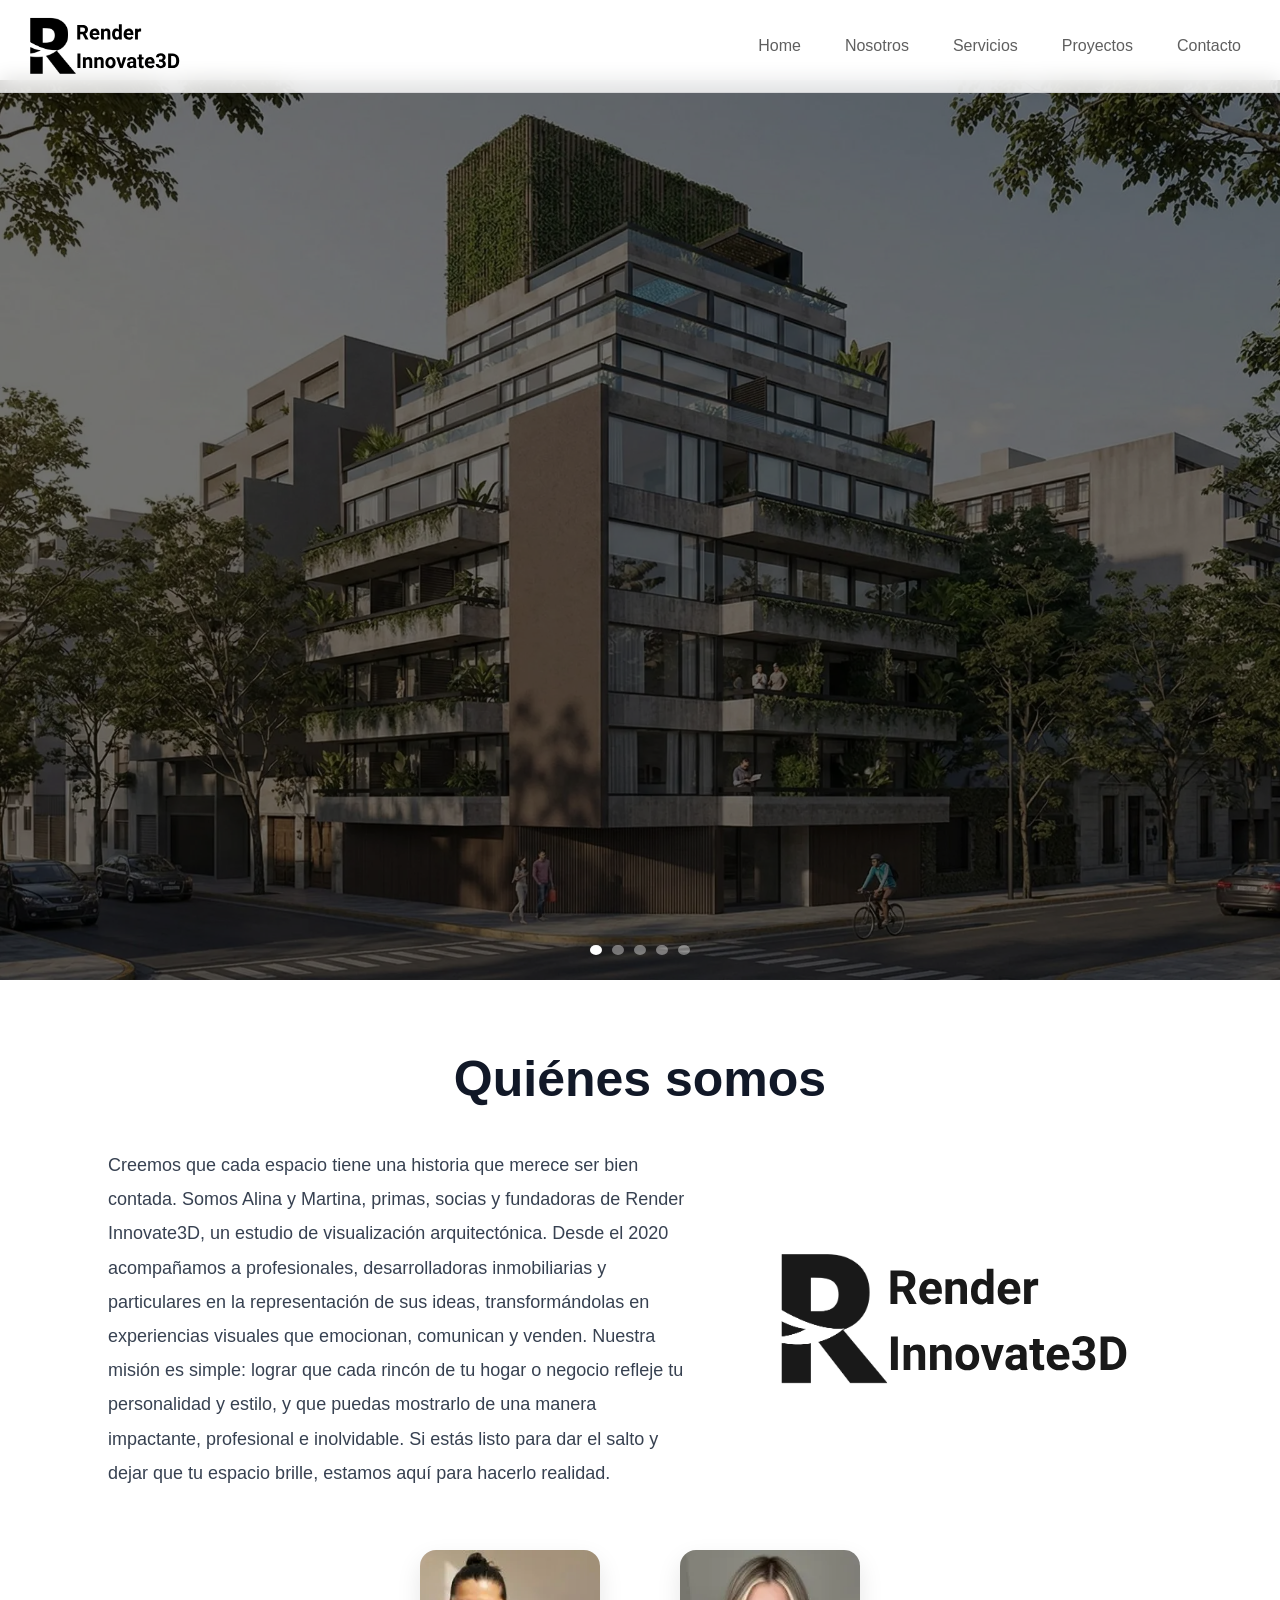
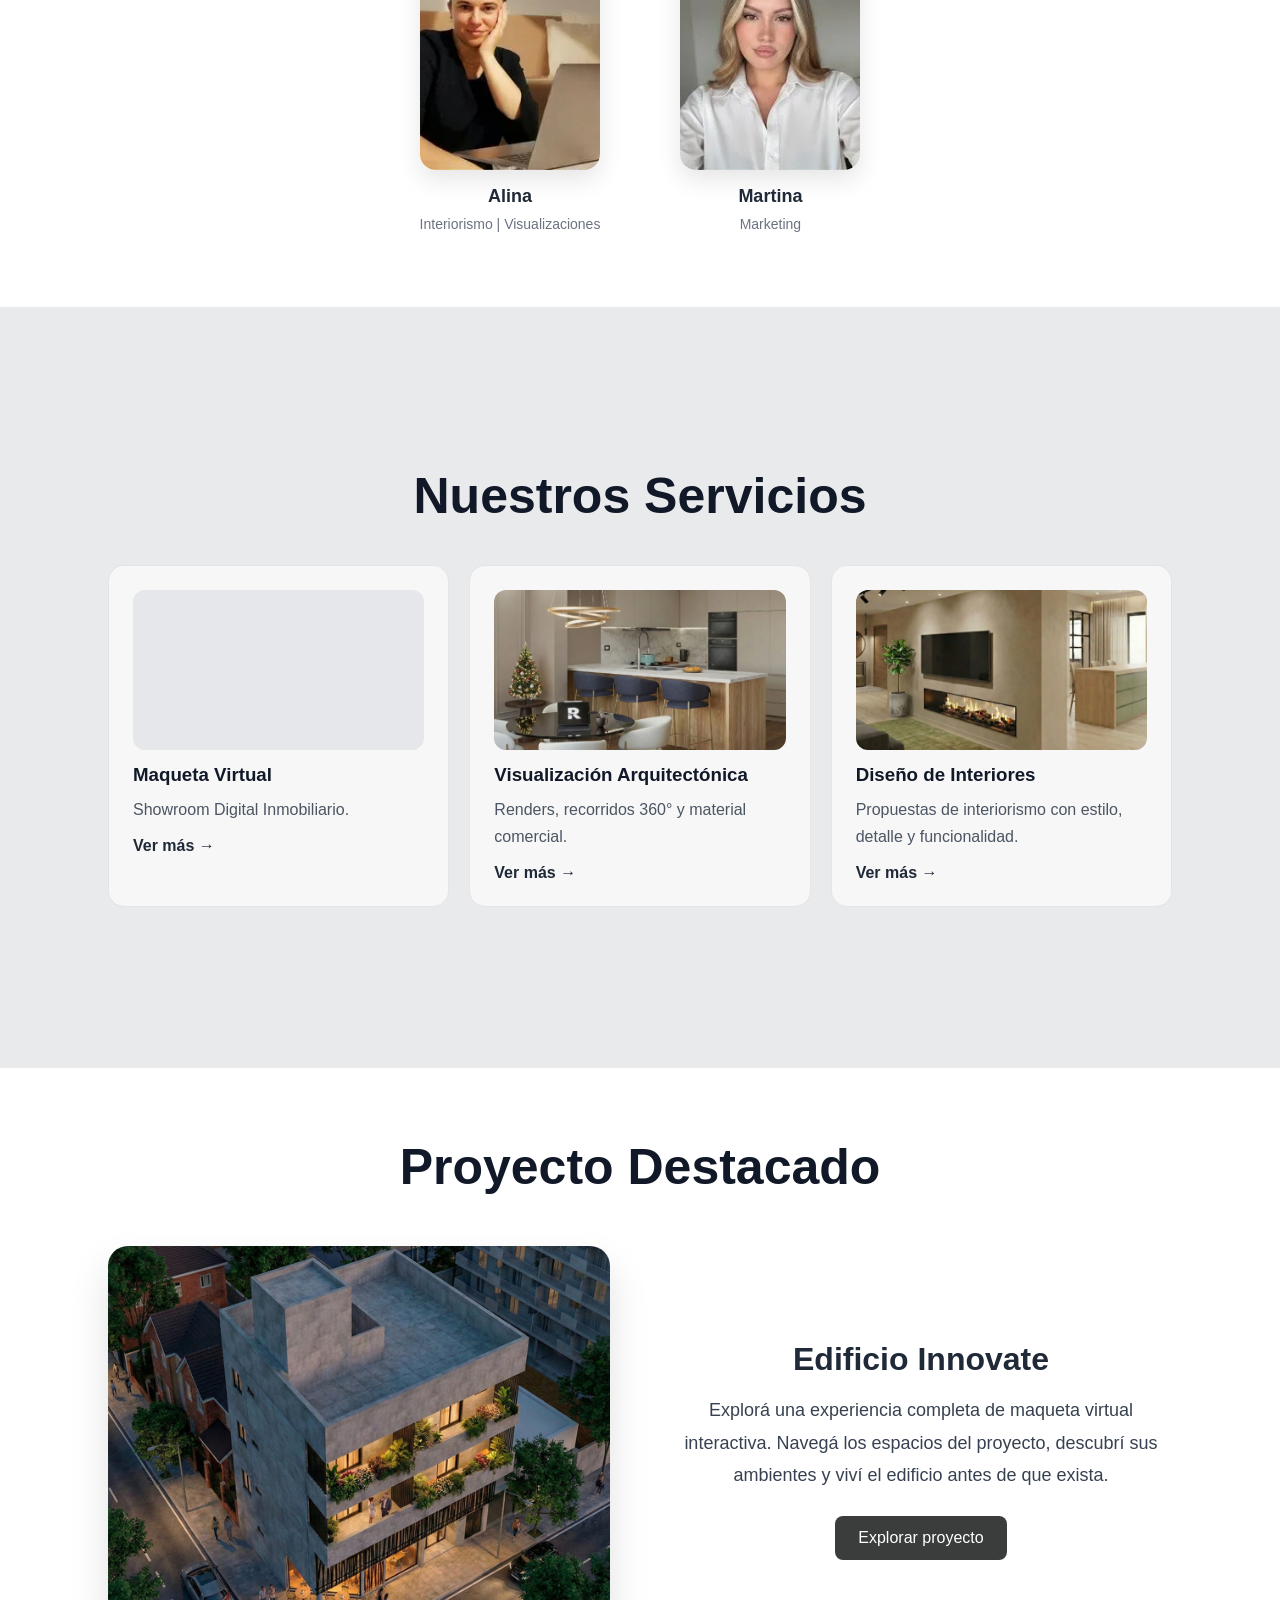
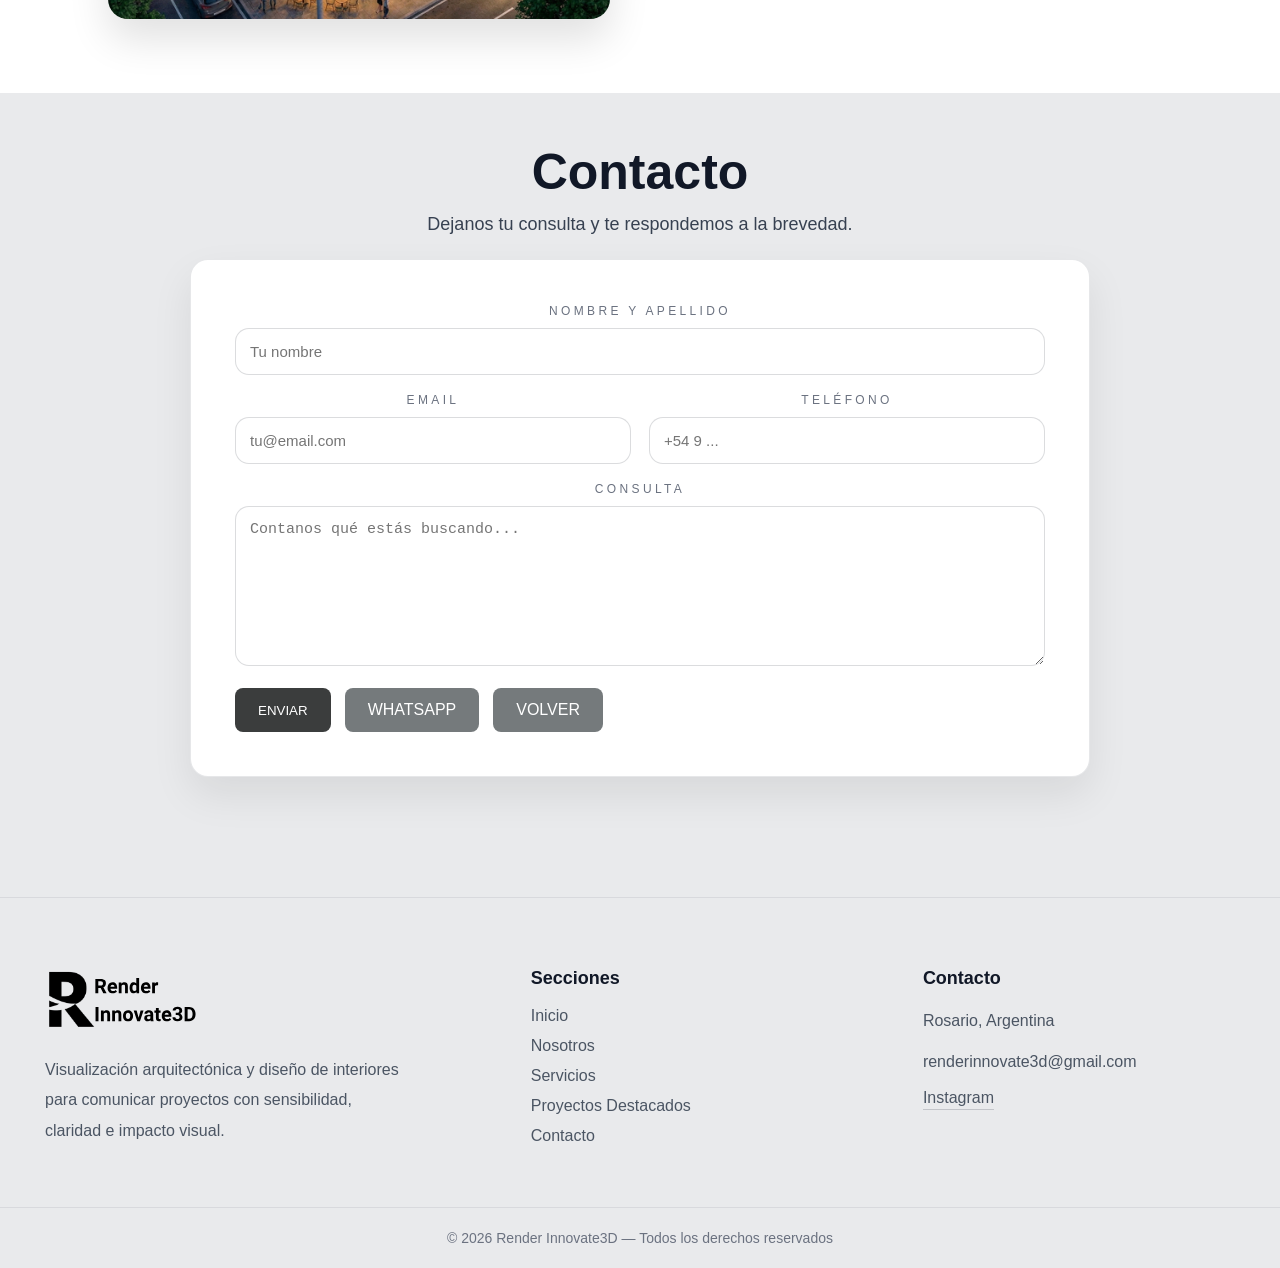
==== commit ce799521: "update" ====
--- a/index.html
+++ b/index.html
@@ -34,7 +34,7 @@
     <a href="#home">Home</a>
     <a href="#nosotros">Nosotros</a>
     <a href="#servicios">Servicios</a>
-    <a href="#proyecto-destacado">Proyectos Destacados</a>
+    <a href="#proyecto-destacado">Proyectos</a>
     <a href="#contacto">Contacto</a>
   </nav>
 </header>
@@ -73,28 +73,57 @@
   </section>
 
   <!-- NOSOTROS -->
-  <section class="section section-nosotros" id="nosotros">
-    <div class="container reveal">
-      <h2>Quiénes somos</h2>
-      <p>
-        En Render Innovate 3D creemos que cada espacio tiene una historia que merece ser bien contada. Somos un estudio de
-        visualización arquitectónica liderado por mujeres apasionadas por el diseño, los detalles y la tecnología.
-        <br><br>
-        Acompañamos a profesionales, desarrolladoras inmobiliarias y particulares en la representación de sus ideas,
-        transformándolas en experiencias visuales que emocionan, comunican y venden. Creamos visualizaciones fotorrealistas
-        de interiores, exteriores y mobiliario a medida, así como recorridos 3D, experiencias 360° y propuestas inmersivas
-        que permiten vivir cada proyecto antes de que exista.
-        <br><br>
-        Nos mueve la idea de hacer el proceso fácil, claro y placentero, para que vos puedas enfocarte en lo que hacés mejor,
-        mientras nosotras damos vida a tu visión con precisión, sensibilidad y compromiso.
-        <br><br>
-        Nuestra misión es simple: lograr que cada rincón de tu hogar o negocio refleje tu personalidad y estilo, y que puedas
-        mostrarlo de una manera impactante, profesional e inolvidable.
-        <br><br>
-        Si estás listo para dar el salto y dejar que tu espacio brille, estamos aquí para hacerlo realidad.
-      </p>
-    </div>
-  </section>
+<section class="section section-nosotros" id="nosotros">
+  <div class="container reveal">
+
+    <h2>Quiénes somos</h2>
+
+    <div class="about-layout">
+
+      <div class="about-text">
+        <p>
+          Creemos que cada espacio tiene una historia que merece ser bien contada. 
+          Somos Alina y Martina, primas, socias y fundadoras de 
+          Render Innovate3D, un estudio de visualización arquitectónica.
+          
+          Desde el 2020 acompañamos a profesionales, desarrolladoras inmobiliarias y particulares en la representación de sus ideas,
+          transformándolas en experiencias visuales que emocionan, comunican y venden. 
+          
+          Nuestra misión es simple: lograr que cada rincón de tu hogar o negocio refleje tu personalidad y estilo, y que puedas
+          mostrarlo de una manera impactante, profesional e inolvidable.
+          
+          Si estás listo para dar el salto y dejar que tu espacio brille, estamos aquí para hacerlo realidad.
+        </p>
+      </div>
+
+      <div class="about-logo">
+        <img src="assets/img/logo.svg" alt="Render Innovate 3D">
+      </div>
+
+    </div>
+
+    <div class="team">
+
+      <div class="team-member">
+        <div class="team-photo">
+          <img src="assets/img/equipo-1.webp" alt="Alina">
+        </div>
+        <h3>Alina</h3>
+        <p>Interiorismo | Visualizaciones</p>
+      </div>
+
+      <div class="team-member">
+        <div class="team-photo">
+          <img src="assets/img/equipo-2.webp" alt="Martina">
+        </div>
+        <h3>Martina</h3>
+        <p>Marketing</p>
+      </div>
+
+    </div>
+
+  </div>
+</section>
 
   <!-- SERVICIOS -->
   <section class="section section-alt section-servicios" id="servicios">
@@ -224,11 +253,52 @@
       </div>
     </div>
   </section>
-
-  <footer class="footer">
-    <p>© 2026 Render Innovate 3D</p>
-  </footer>
-
-  <script src="script.js"></script>
+ <!-- FOOTER PREMIUM -->
+<footer class="site-footer">
+
+  <div class="footer-inner">
+
+    <div class="footer-brand">
+      <img src="assets/img/logo.svg" alt="Render Innovate3D" class="footer-logo">
+
+      <p class="footer-text">
+        Visualización arquitectónica y diseño de interiores para comunicar
+        proyectos con sensibilidad, claridad e impacto visual.
+      </p>
+    </div>
+
+    <div class="footer-links">
+      <h4>Secciones</h4>
+      <ul>
+        <li><a href="#home">Inicio</a></li>
+        <li><a href="#nosotros">Nosotros</a></li>
+        <li><a href="#servicios">Servicios</a></li>
+        <li><a href="#proyecto-destacado">Proyectos Destacados</a></li>
+        <li><a href="#contacto">Contacto</a></li>
+      </ul>
+    </div>
+
+    <div class="footer-contact">
+      <h4>Contacto</h4>
+      <p>Rosario, Argentina</p>
+      <p>renderinnovate3d@gmail.com</p>
+
+      <a href="https://www.instagram.com/render_innovate/" 
+         target="_blank" 
+         rel="noopener"
+         class="footer-instagram">
+        Instagram
+      </a>
+    </div>
+
+  </div>
+
+  <div class="footer-bottom">
+    <p>© 2026 Render Innovate3D — Todos los derechos reservados</p>
+  </div>
+
+</footer>
+
+<script src="script.js"></script>
 </body>
 </html>
--- a/styles.css
+++ b/styles.css
@@ -1252,4 +1252,217 @@
   display:flex;
   align-items:center;
   gap:12px;
-}+}
+/* --- FIX: el slider tiene que ocupar toda la altura del contenedor --- */
+.va-block__media .di-slider{
+  width: 100%;
+  height: 100%;
+}
+
+/* Asegura que el wrapper de slides también tenga altura */
+.va-block__media .di-slides{
+  width: 100%;
+  height: 100%;
+}
+
+/* La imagen dentro del slide */
+.va-block__media .di-slide img{
+  width: 100%;
+  height: 100%;
+  object-fit: cover;     /* si querés que NO recorte: cambiá a contain */
+  display: block;
+}
+/* ===============================
+   ABOUT / NOSOTROS LAYOUT
+================================ */
+
+.about-layout{
+  display: flex;
+  align-items: center;
+  gap: 80px;
+  margin-top: 30px;
+}
+
+.about-text{
+  flex: 2;
+  text-align: left;
+}
+
+.about-logo{
+  flex: 1;
+  display: flex;
+  justify-content: center;
+}
+
+.about-logo img{
+  width: 400px;
+  opacity: 0.9;
+}
+
+/* responsive */
+@media (max-width: 900px){
+
+  .about-layout{
+    flex-direction: column;
+    text-align: center;
+  }
+
+  .about-text{
+    text-align: center;
+  }
+
+  .about-logo img{
+    width: 160px;
+
+  }
+
+}/* ===============================
+   EQUIPO
+================================ */
+
+.team{
+  margin-top: 60px;
+  display: flex;
+  justify-content: center;
+  gap: 80px;
+  flex-wrap: wrap;
+}
+
+.team-member{
+  text-align: center;
+  max-width: 220px;
+}
+
+.team-photo{
+  width: 180px;
+  height: 220px;
+  margin: 0 auto 16px;
+  border-radius: 16px;
+  overflow: hidden;
+  box-shadow: 0 10px 25px rgba(0,0,0,.10);
+}
+
+.team-photo img{
+  width: 100%;
+  height: 100%;
+  object-fit: cover;
+}
+
+.team-member h3{
+  margin: 6px 0 4px;
+  font-size: 18px;
+}
+
+.team-member p{
+  margin: 0;
+  font-size: 14px;
+  color: #6b7280;
+}
+/* ===============================
+   FOOTER PREMIUM
+================================ */
+
+.site-footer{
+  background: #e9eaec;
+  border-top: 1px solid rgba(17,24,39,.08);
+  margin-top: 0;
+}
+
+.footer-inner{
+  max-width: 1250px;
+  margin: 0 auto;
+  padding: 70px 30px 50px;
+  display: grid;
+  grid-template-columns: 1.3fr 1fr 1fr;
+  gap: 80px;
+  align-items: start;
+}
+
+.footer-logo{
+  width: 170px;
+  display: block;
+  margin-bottom: 24px;
+}
+
+.footer-text{
+  max-width: 360px;
+  font-size: 16px;
+  line-height: 1.9;
+  color: #4b5563;
+  margin-bottom: 10px;
+  text-align: left;
+}
+
+.footer-links h4,
+.footer-contact h4{
+  font-size: 18px;
+  margin: 0 0 18px;
+  color: #111827;
+}
+
+.footer-links ul{
+  list-style: none;
+  padding: 0;
+  margin: 0;
+}
+
+.footer-links li{
+  margin-bottom: 12px;
+}
+
+.footer-links a,
+.footer-contact p,
+.footer-instagram{
+  font-size: 16px;
+  color: #4b5563;
+  text-decoration: none;
+  transition: color .25s ease;
+}
+
+.footer-links a:hover,
+.footer-instagram:hover{
+  color: #111827;
+}
+
+.footer-contact p{
+  margin: 0 0 12px;
+  line-height: 1.8;
+}
+
+.footer-instagram{
+  display: inline-block;
+  padding-bottom: 2px;
+  border-bottom: 1px solid rgba(17,24,39,.18);
+}
+
+.footer-bottom{
+  border-top: 1px solid rgba(17,24,39,.08);
+  text-align: center;
+  padding: 22px 20px;
+  text-align: center;
+}
+
+.footer-bottom p{
+  margin: 0 auto;
+  text-align: center;
+  
+}
+
+.footer-bottom p{
+  margin: 0;
+  font-size: 14px;
+  color: #6b7280;
+}
+
+/* Responsive */
+@media (max-width: 900px){
+  .footer-inner{
+    grid-template-columns: 1fr;
+    gap: 40px;
+    padding: 55px 24px 40px;
+  }
+
+  .footer-text{
+    max-width: 100%;
+  }
+}
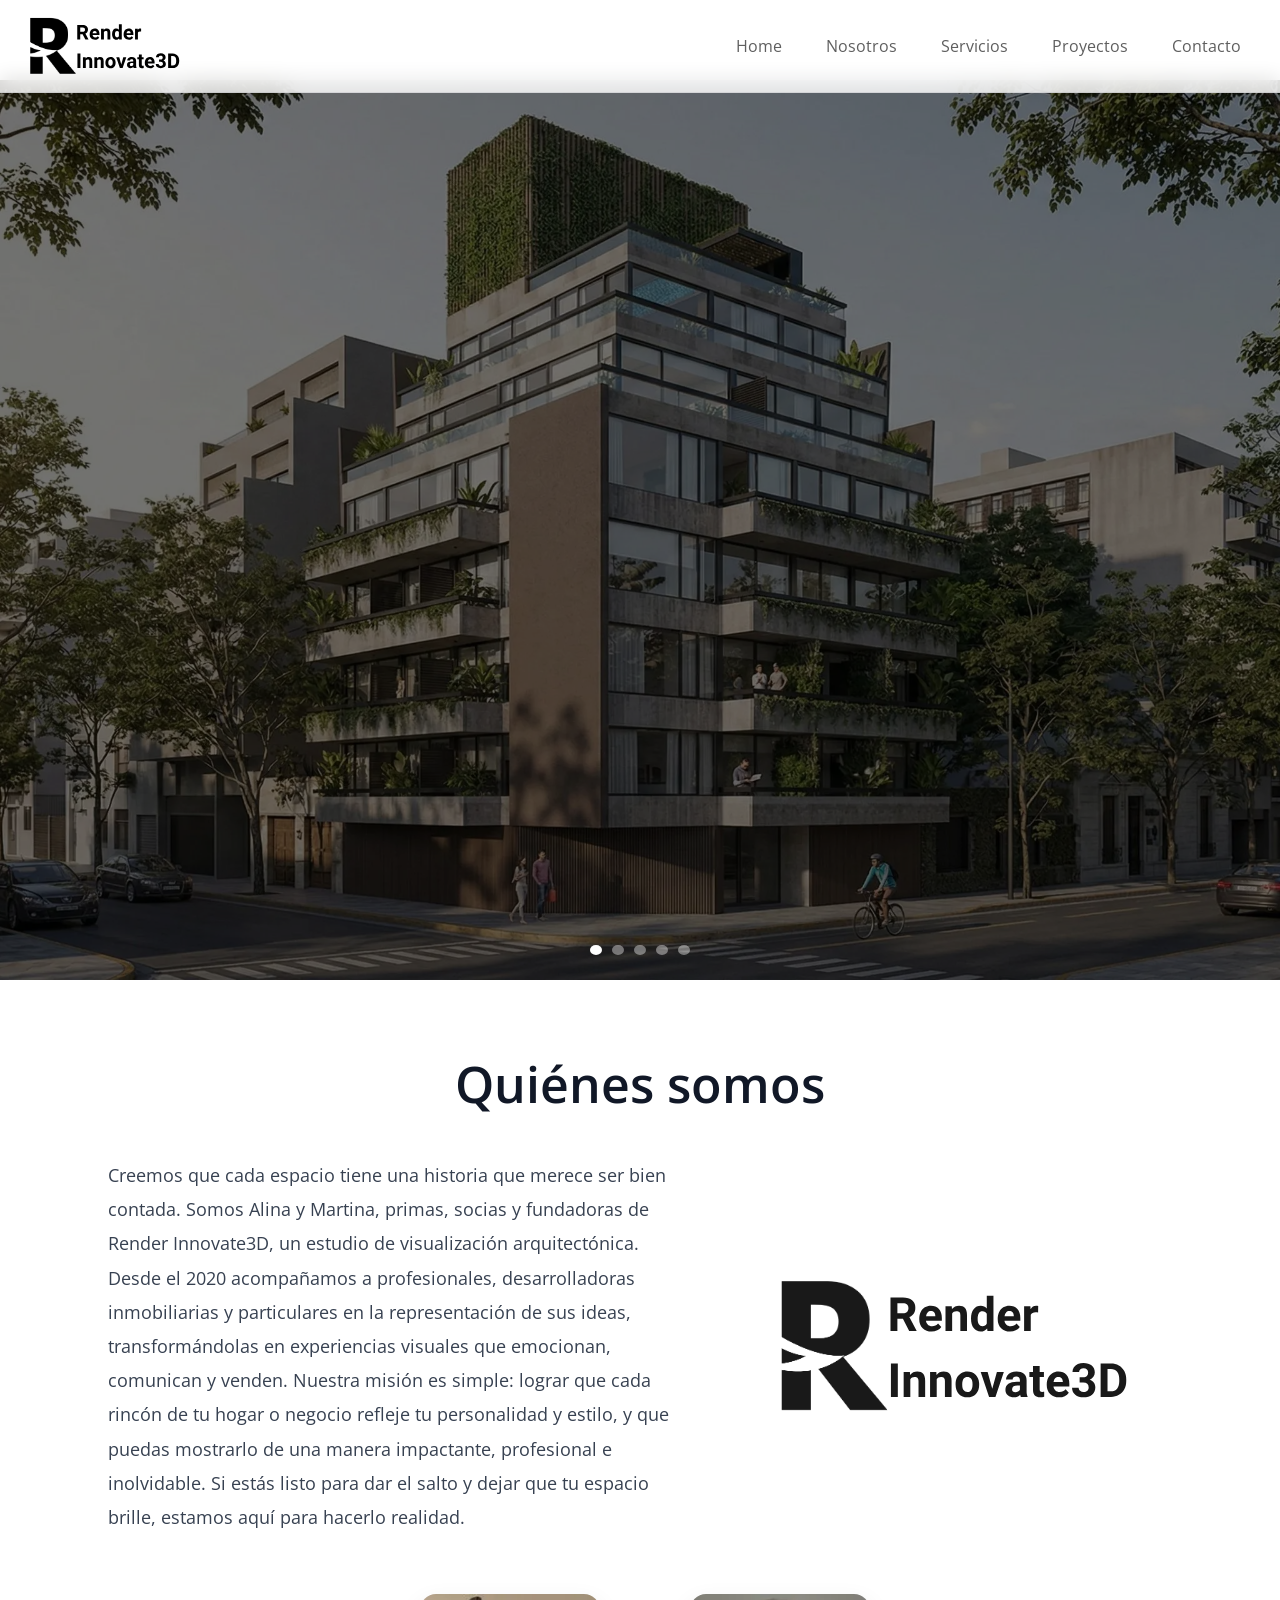
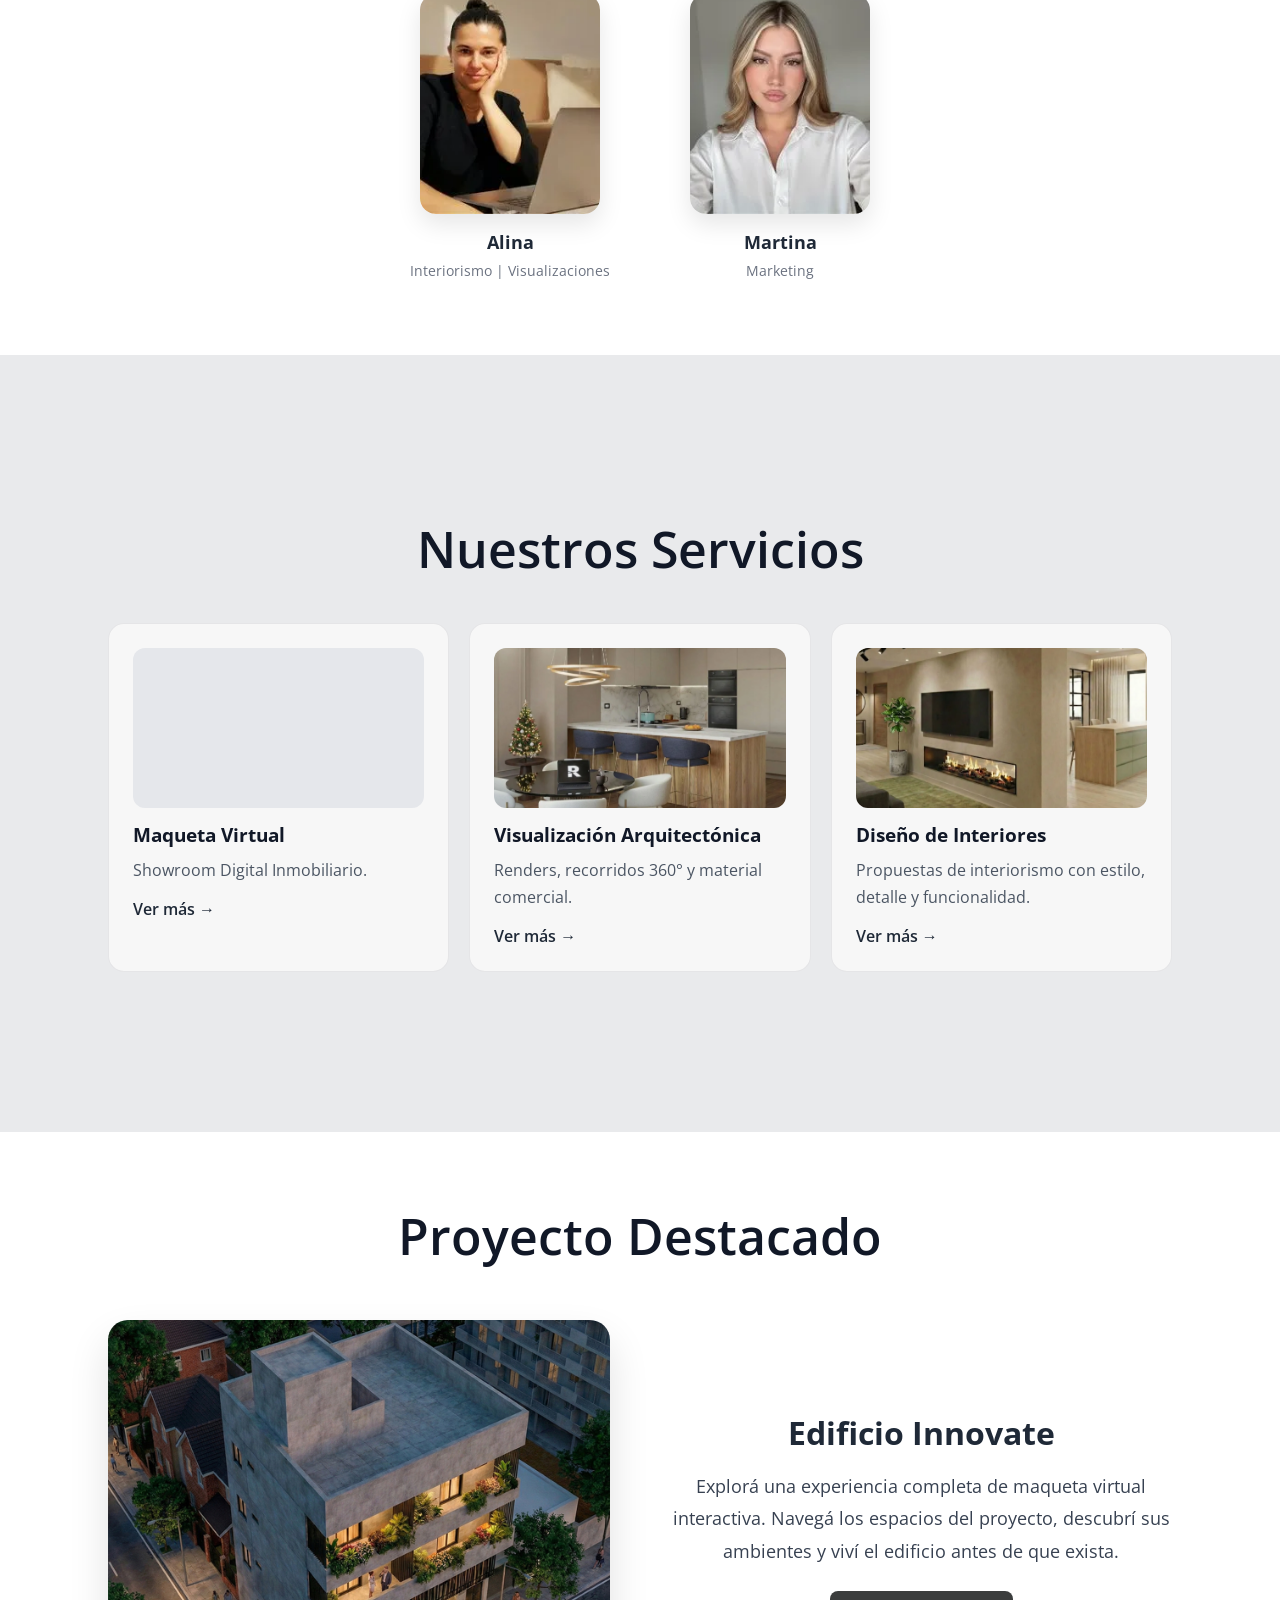
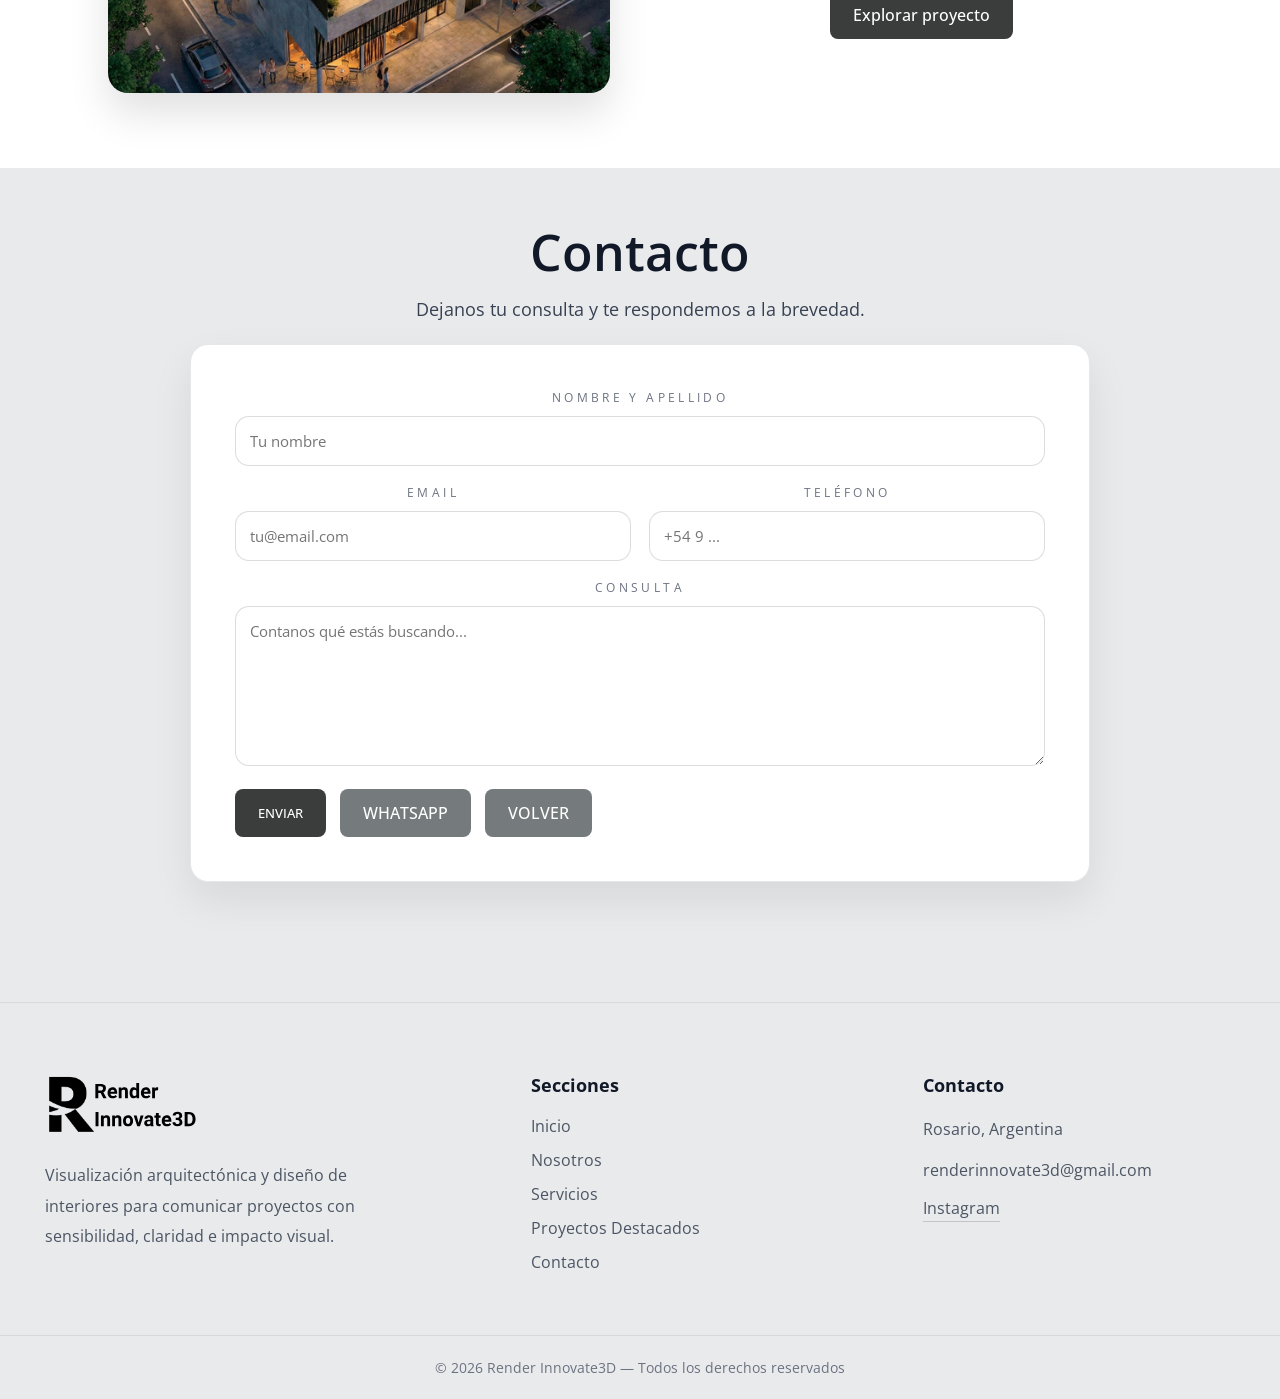
==== commit 7c027882: "update" ====
--- a/index.html
+++ b/index.html
@@ -1,6 +1,10 @@
 <!doctype html>
 <html lang="es">
 <head>
+  <link rel="preconnect" href="https://fonts.googleapis.com">
+<link rel="preconnect" href="https://fonts.gstatic.com" crossorigin>
+
+<link href="https://fonts.googleapis.com/css2?family=Open+Sans:wght@300;400;500;600;700&display=swap" rel="stylesheet">
   <meta charset="utf-8" />
   <meta name="viewport" content="width=device-width, initial-scale=1" />
 
--- a/styles.css
+++ b/styles.css
@@ -1,13 +1,19 @@
 /* =========================
    BASE
 ========================= */
+body,
+button,
+input,
+textarea{
+  font-family: 'Open Sans', sans-serif;
+}
 * { box-sizing: border-box; }
 
 html, body { overflow-x: hidden; }
 
 body{
   margin: 0;
-  font-family: Arial, sans-serif;
+  font-family: 'Open Sans', sans-serif;
   background: #ffffff;
   color: #1f2937;
 }
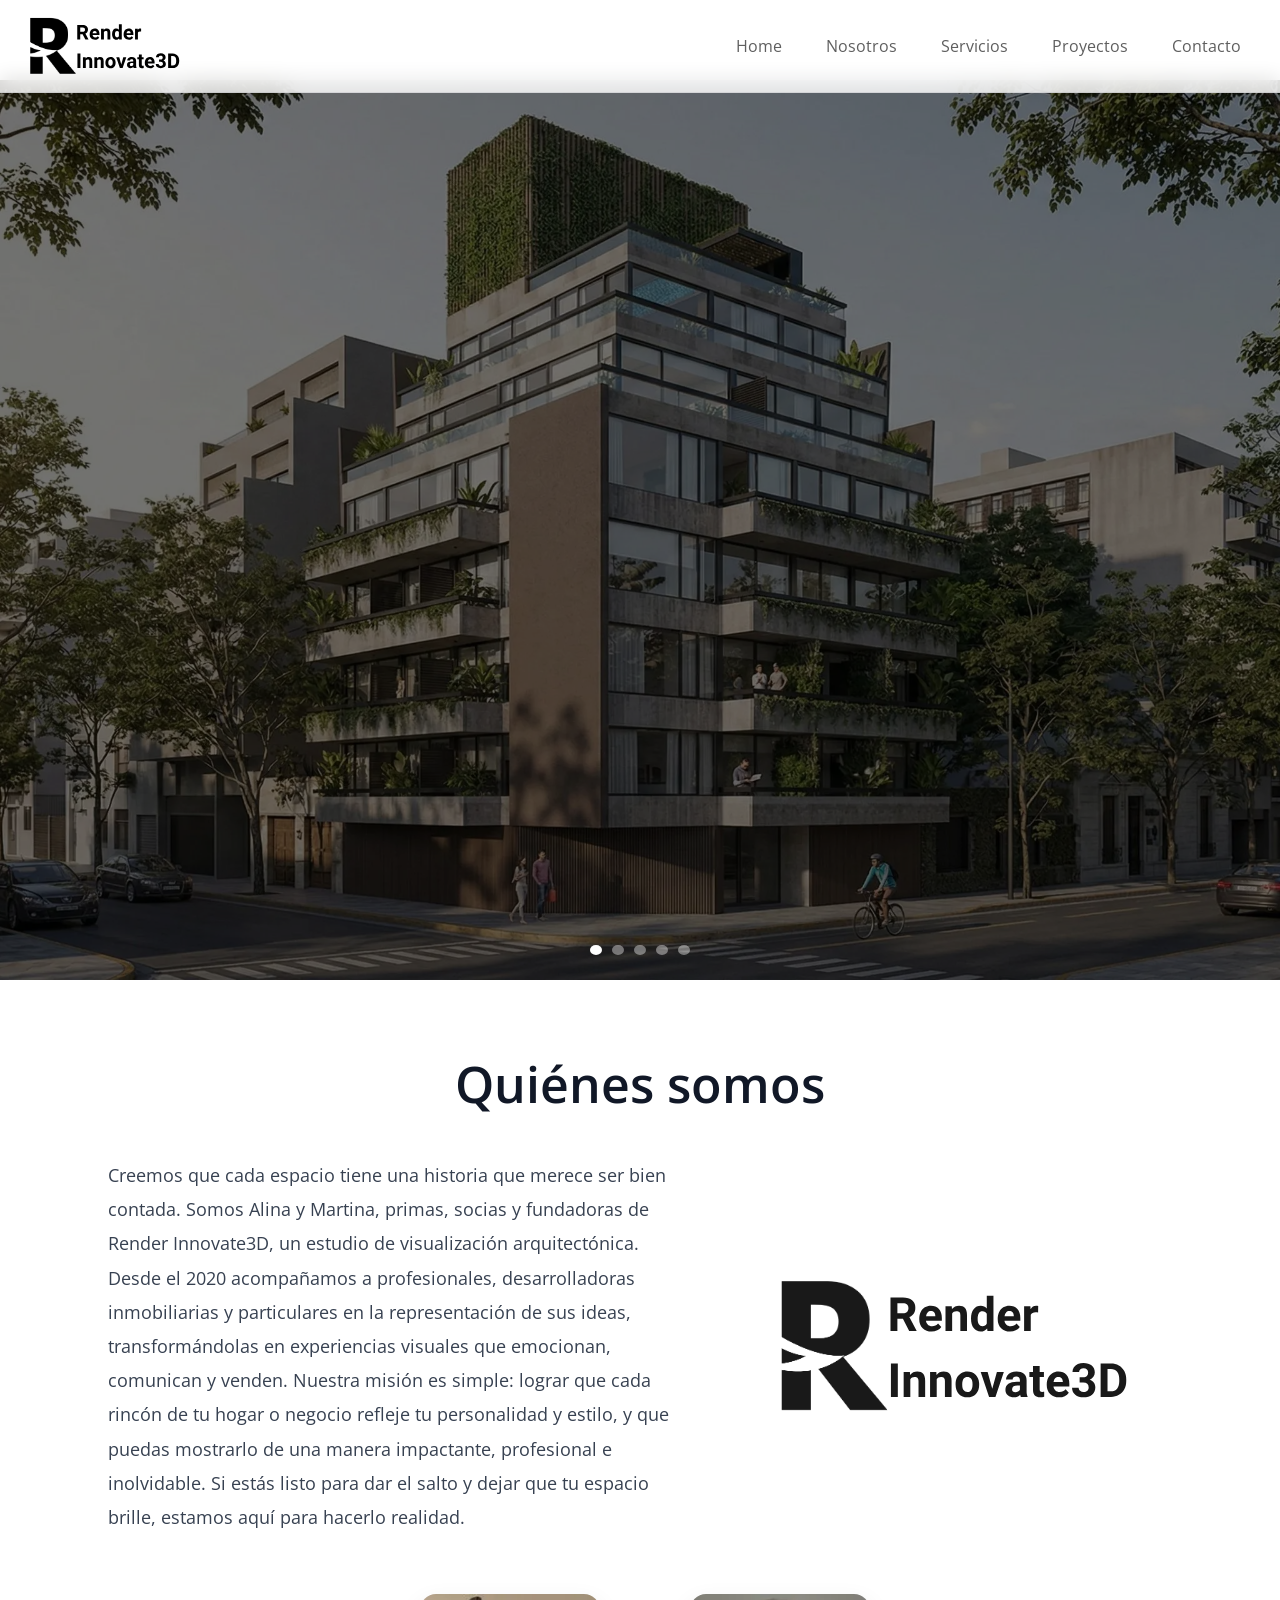
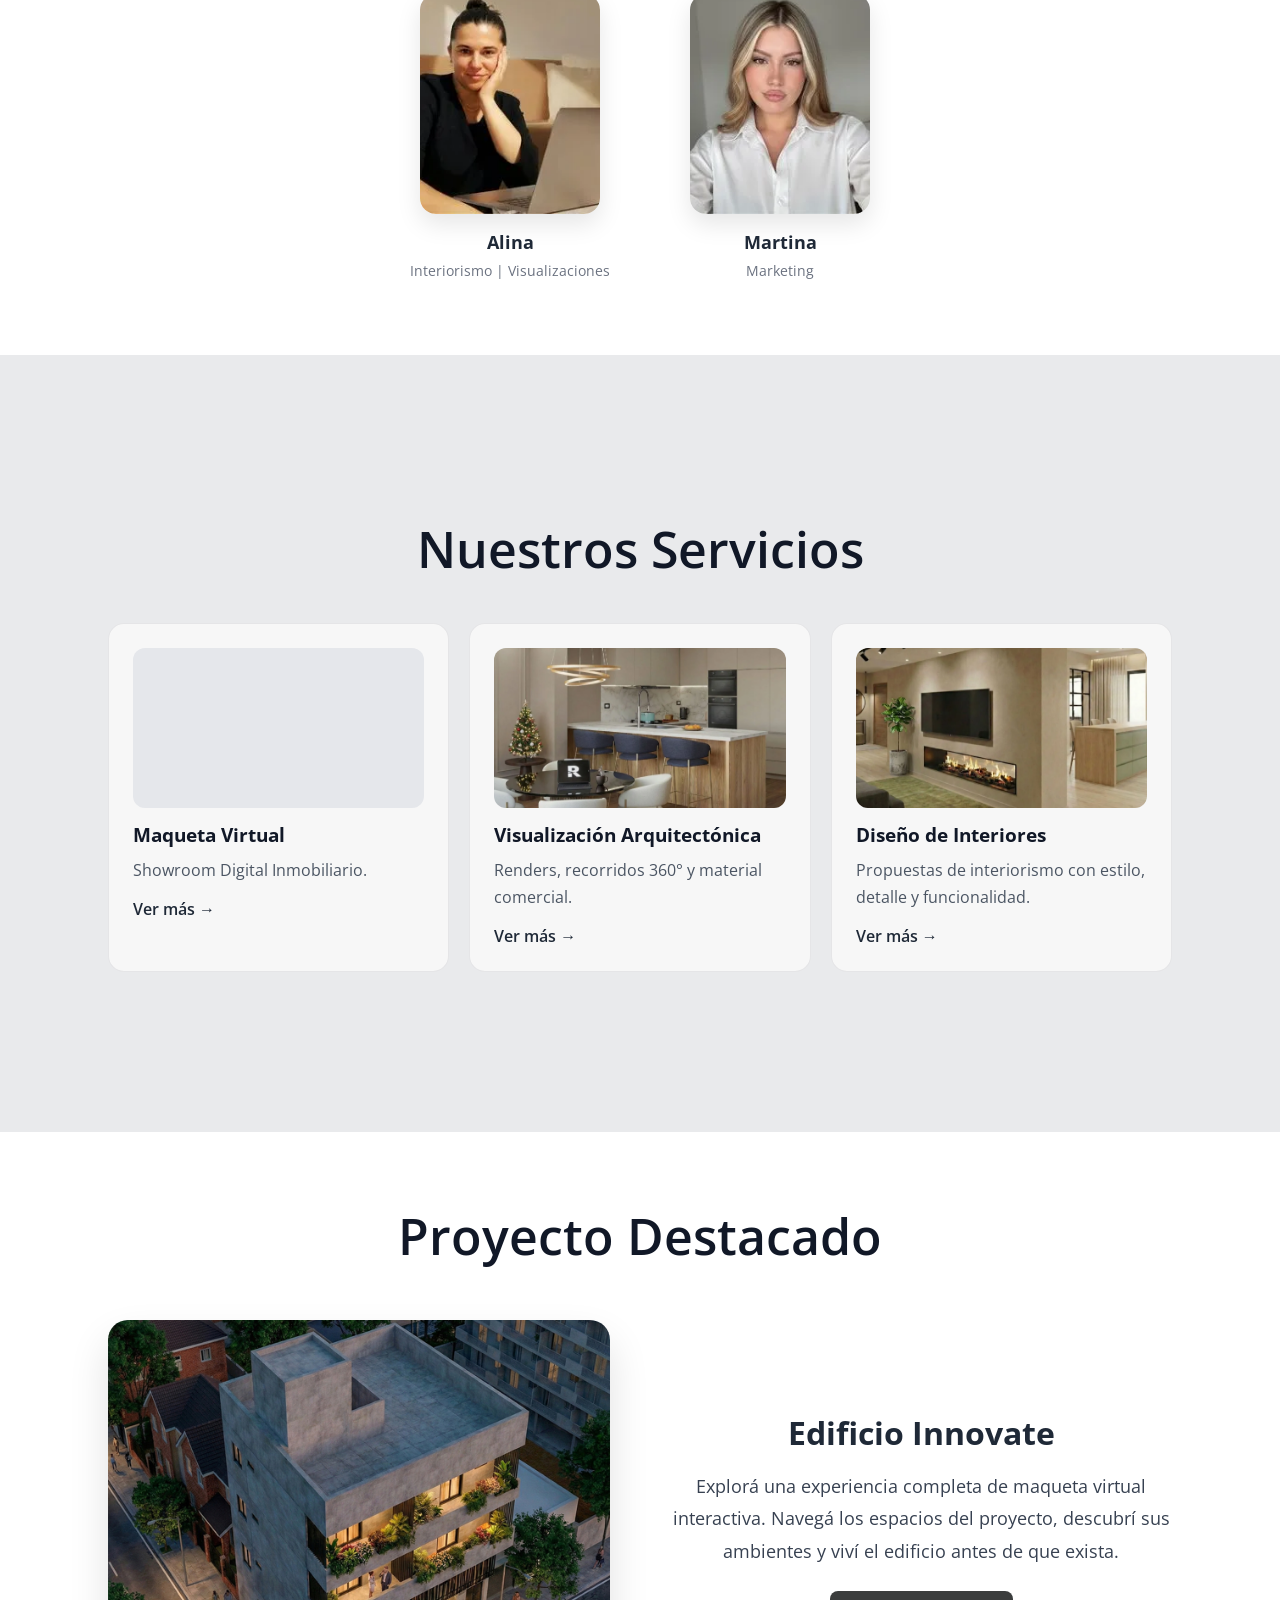
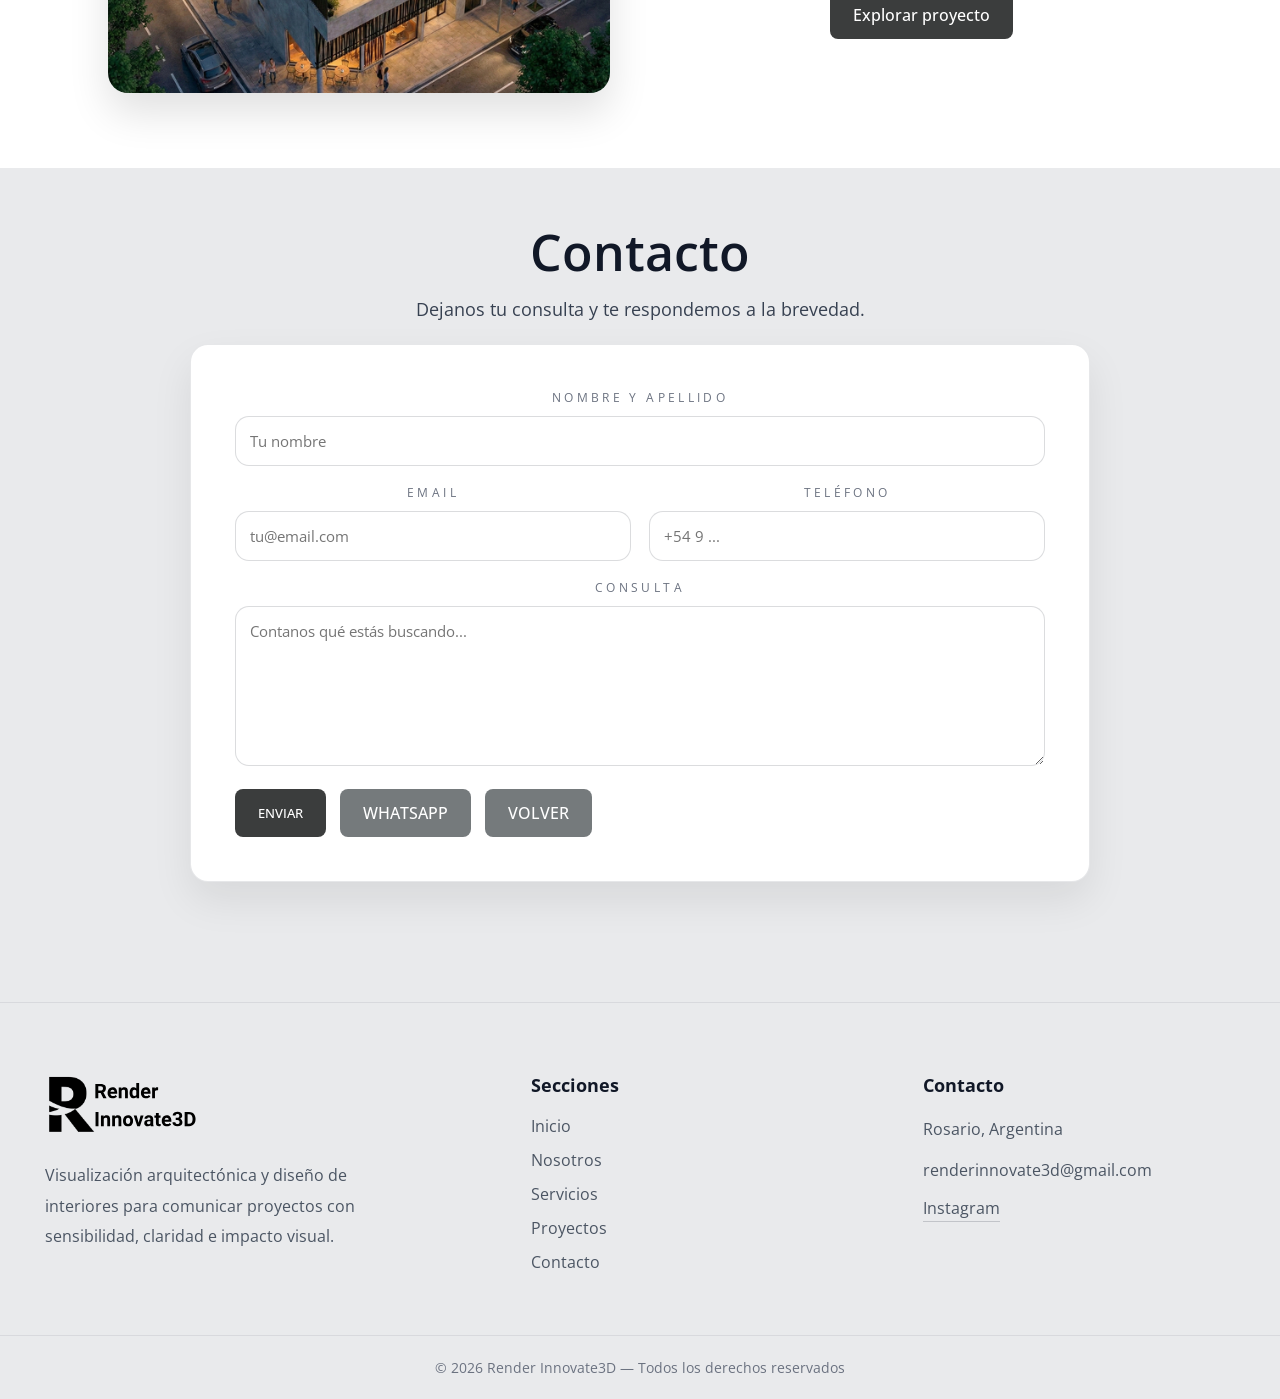
==== commit 912e427b: "update" ====
--- a/index.html
+++ b/index.html
@@ -1,29 +1,30 @@
 <!doctype html>
 <html lang="es">
 <head>
-  <link rel="preconnect" href="https://fonts.googleapis.com">
-<link rel="preconnect" href="https://fonts.gstatic.com" crossorigin>
-
-<link href="https://fonts.googleapis.com/css2?family=Open+Sans:wght@300;400;500;600;700&display=swap" rel="stylesheet">
   <meta charset="utf-8" />
   <meta name="viewport" content="width=device-width, initial-scale=1" />
 
   <title>Render Innovate 3D | Visualización Arquitectónica</title>
   <meta name="description" content="Render Innovate 3D: visualización arquitectónica, recorridos 360°, maquetas virtuales y diseño de interiores para proyectos inmobiliarios." />
 
-  <!-- Favicon (opcional): poné un archivo en assets/img/favicon.png -->
+  <!-- Favicon -->
   <link rel="icon" href="assets/img/favicon.png" type="image/png" />
 
-  <!-- Open Graph (para WhatsApp/Redes) - opcional pero recomendado -->
+  <!-- Open Graph -->
   <meta property="og:title" content="Render Innovate 3D | Visualización Arquitectónica" />
   <meta property="og:description" content="Visualización arquitectónica, recorridos 360°, maquetas virtuales y diseño de interiores para vender proyectos." />
-  <!-- Poné una imagen para compartir en: assets/img/og-image.jpg (ideal 1200x630) -->
   <meta property="og:image" content="assets/img/og-image.jpg" />
   <meta property="og:type" content="website" />
 
+  <!-- GOOGLE FONT -->
+  <link rel="preconnect" href="https://fonts.googleapis.com">
+  <link rel="preconnect" href="https://fonts.gstatic.com" crossorigin>
+
+  <link href="https://fonts.googleapis.com/css2?family=Open+Sans:wght@300;400;500;600;700&display=swap" rel="stylesheet">
+
+  <!-- TU CSS -->
   <link rel="stylesheet" href="styles.css" />
 </head>
-
 <body>
 
   <!-- HEADER (igual al de páginas internas) -->
@@ -277,7 +278,7 @@
         <li><a href="#home">Inicio</a></li>
         <li><a href="#nosotros">Nosotros</a></li>
         <li><a href="#servicios">Servicios</a></li>
-        <li><a href="#proyecto-destacado">Proyectos Destacados</a></li>
+        <li><a href="#proyecto-destacado">Proyectos</a></li>
         <li><a href="#contacto">Contacto</a></li>
       </ul>
     </div>
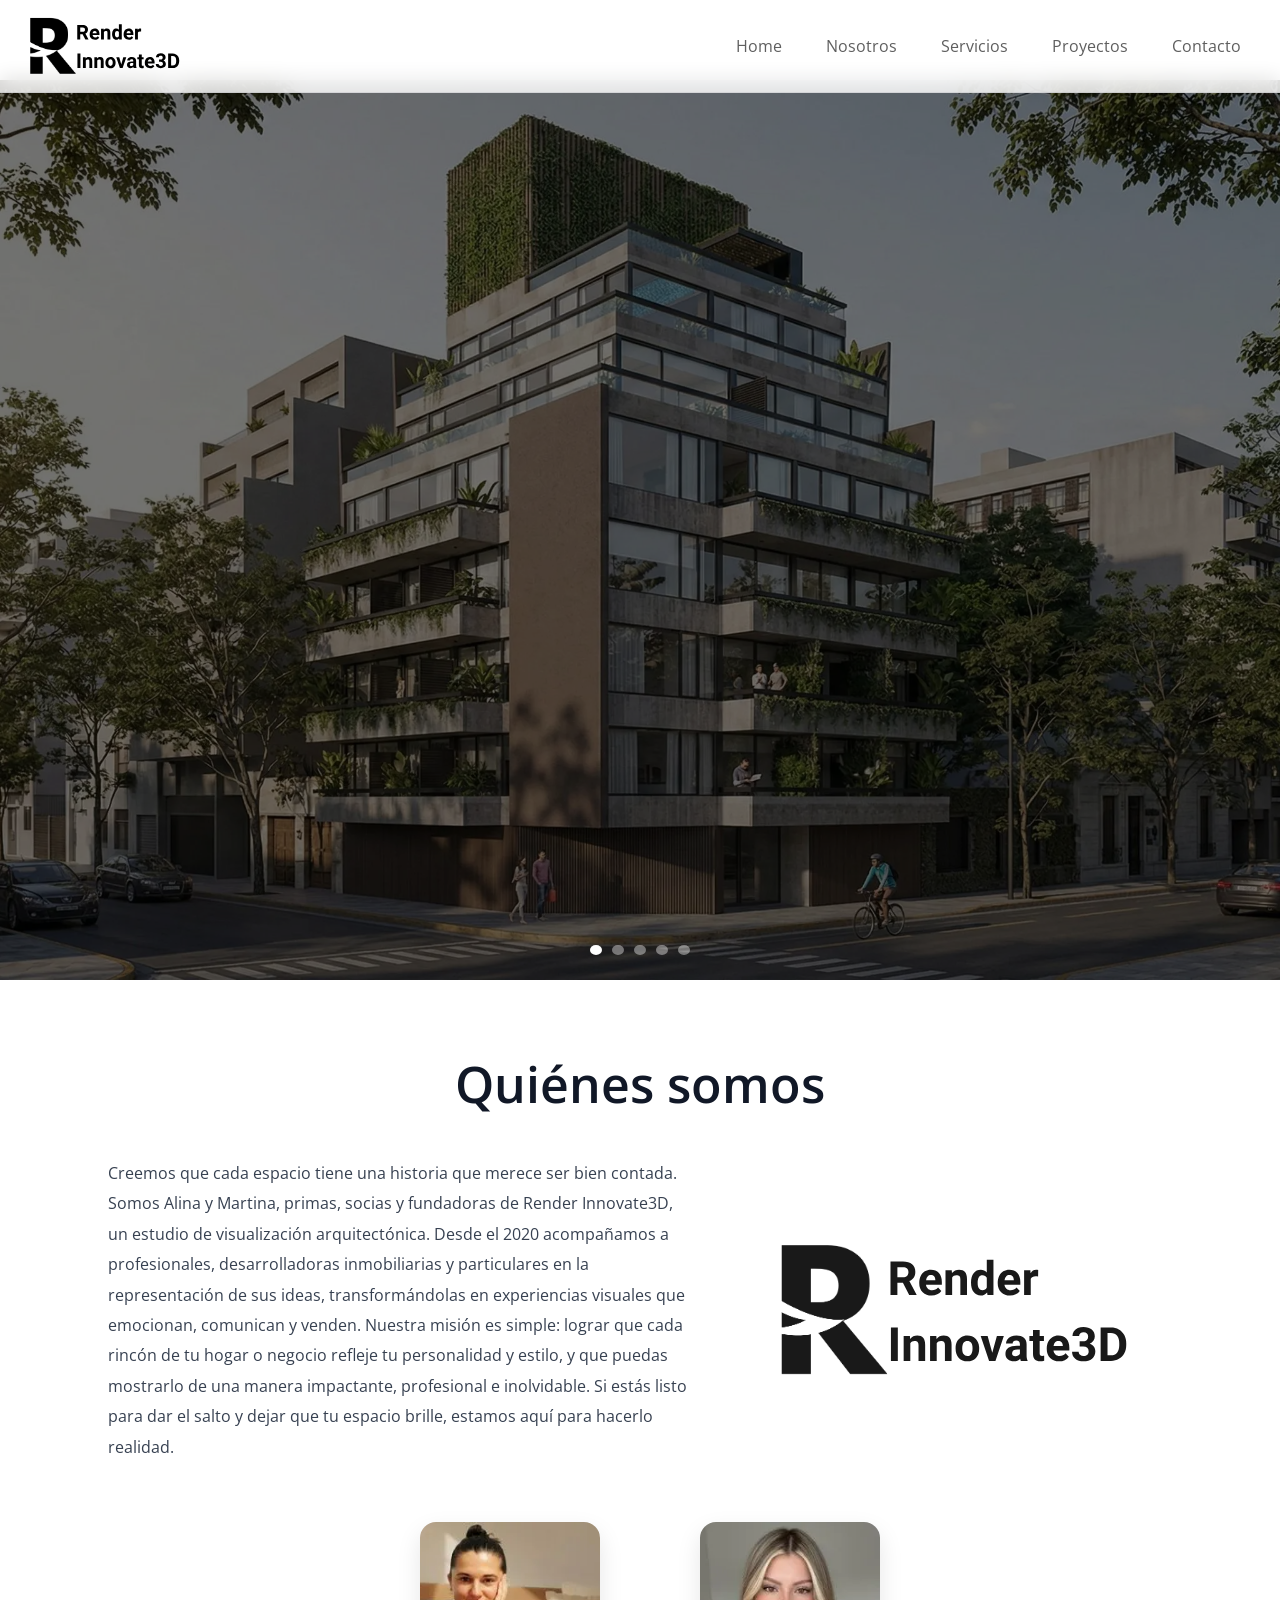
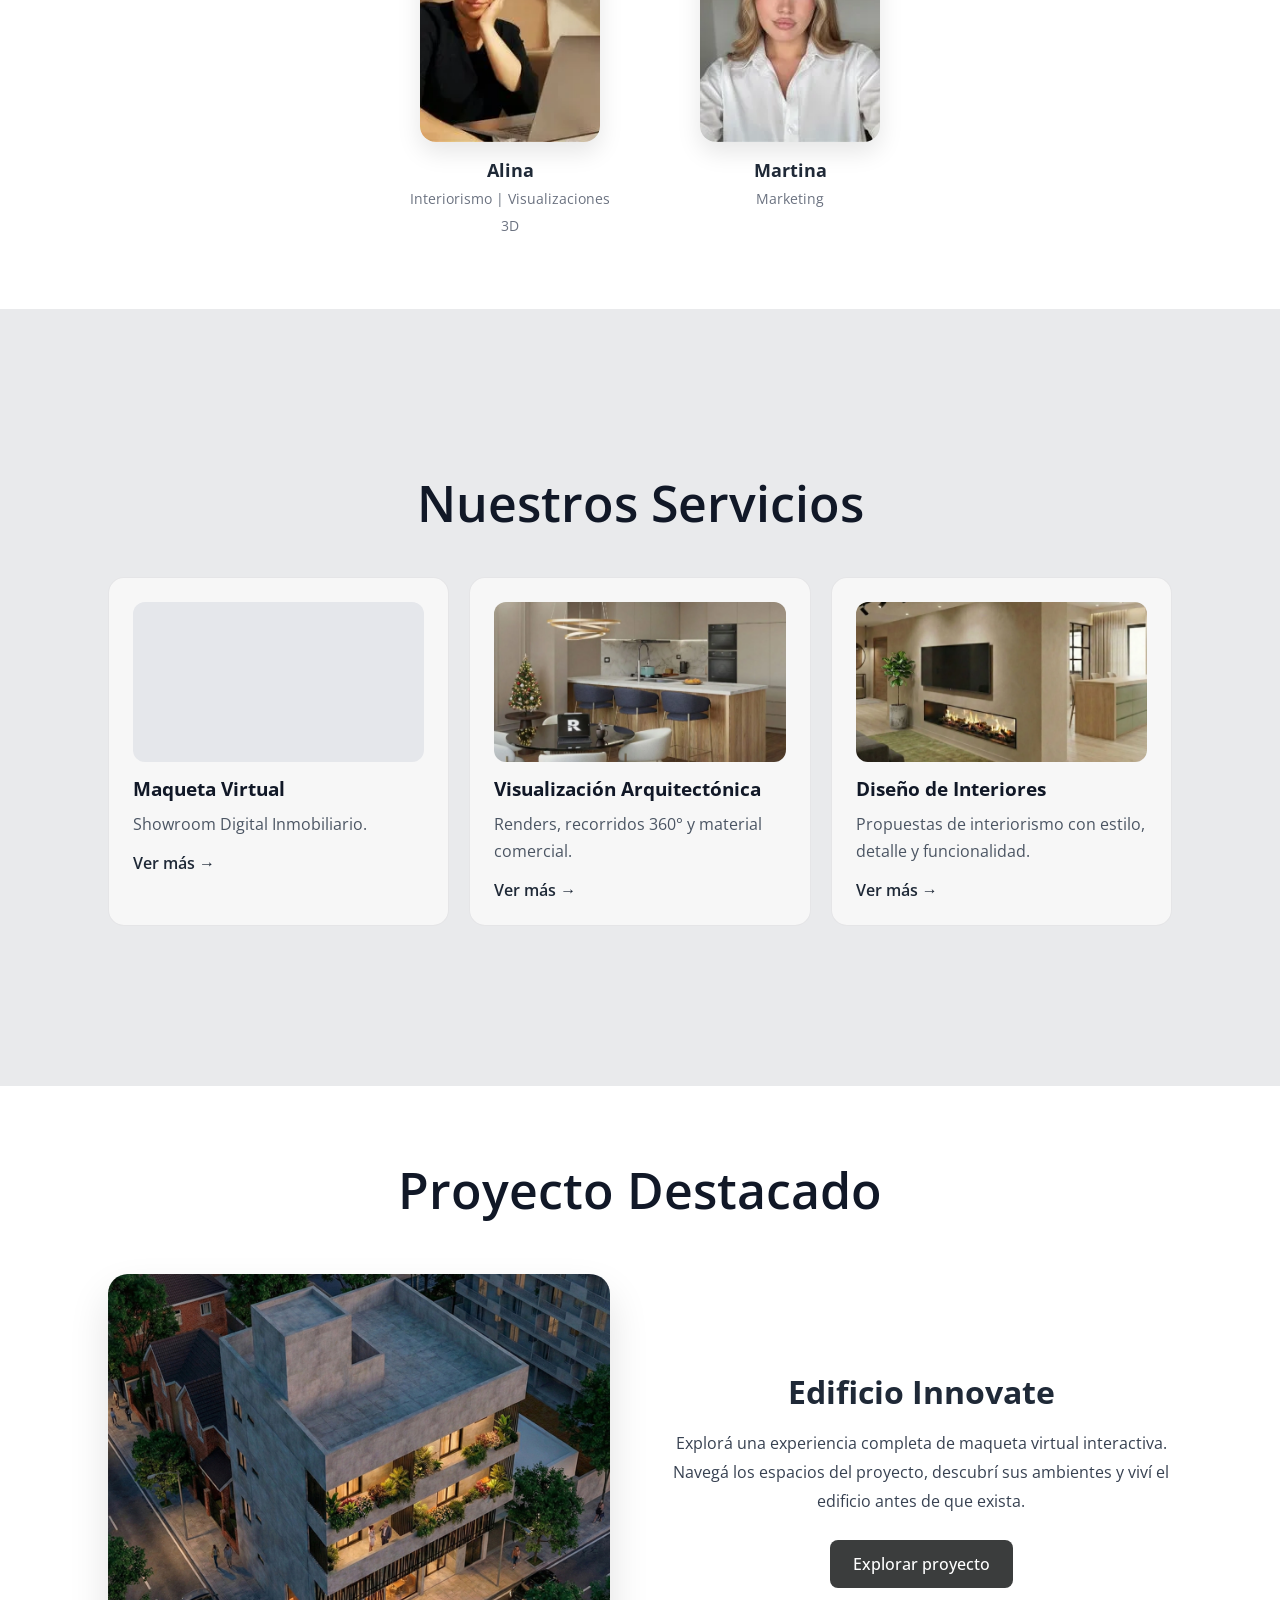
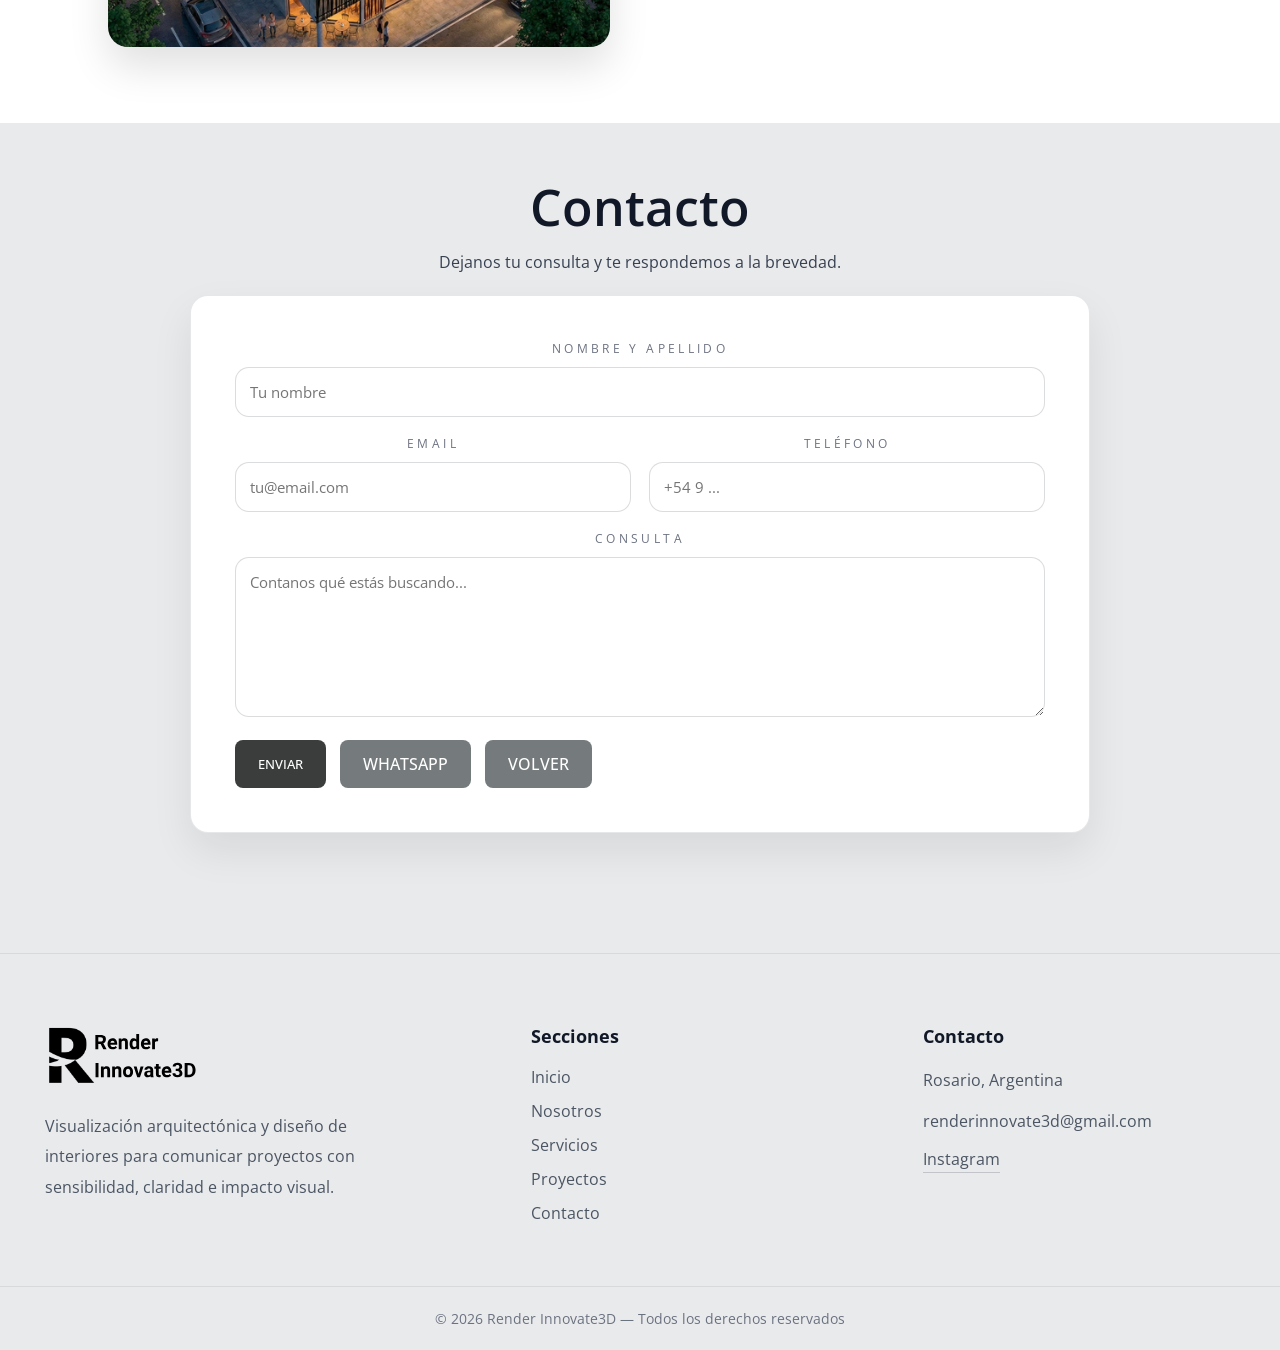
==== commit 504e9483: "update" ====
--- a/index.html
+++ b/index.html
@@ -114,7 +114,7 @@
           <img src="assets/img/equipo-1.webp" alt="Alina">
         </div>
         <h3>Alina</h3>
-        <p>Interiorismo | Visualizaciones</p>
+        <p>Interiorismo | Visualizaciones 3D</p>
       </div>
 
       <div class="team-member">
--- a/styles.css
+++ b/styles.css
@@ -229,7 +229,7 @@
 }
 
 .section p{
-  font-size: 18px;
+  font-size: 16px;
   line-height: 1.9;
   max-width: 1100px;
   margin: 0 auto;
@@ -974,7 +974,7 @@
 }
 
 .featured-project__content p{
-  font-size:18px;
+  font-size:16px;
   line-height:1.8;
   margin-bottom:24px;
   color:#374151;
